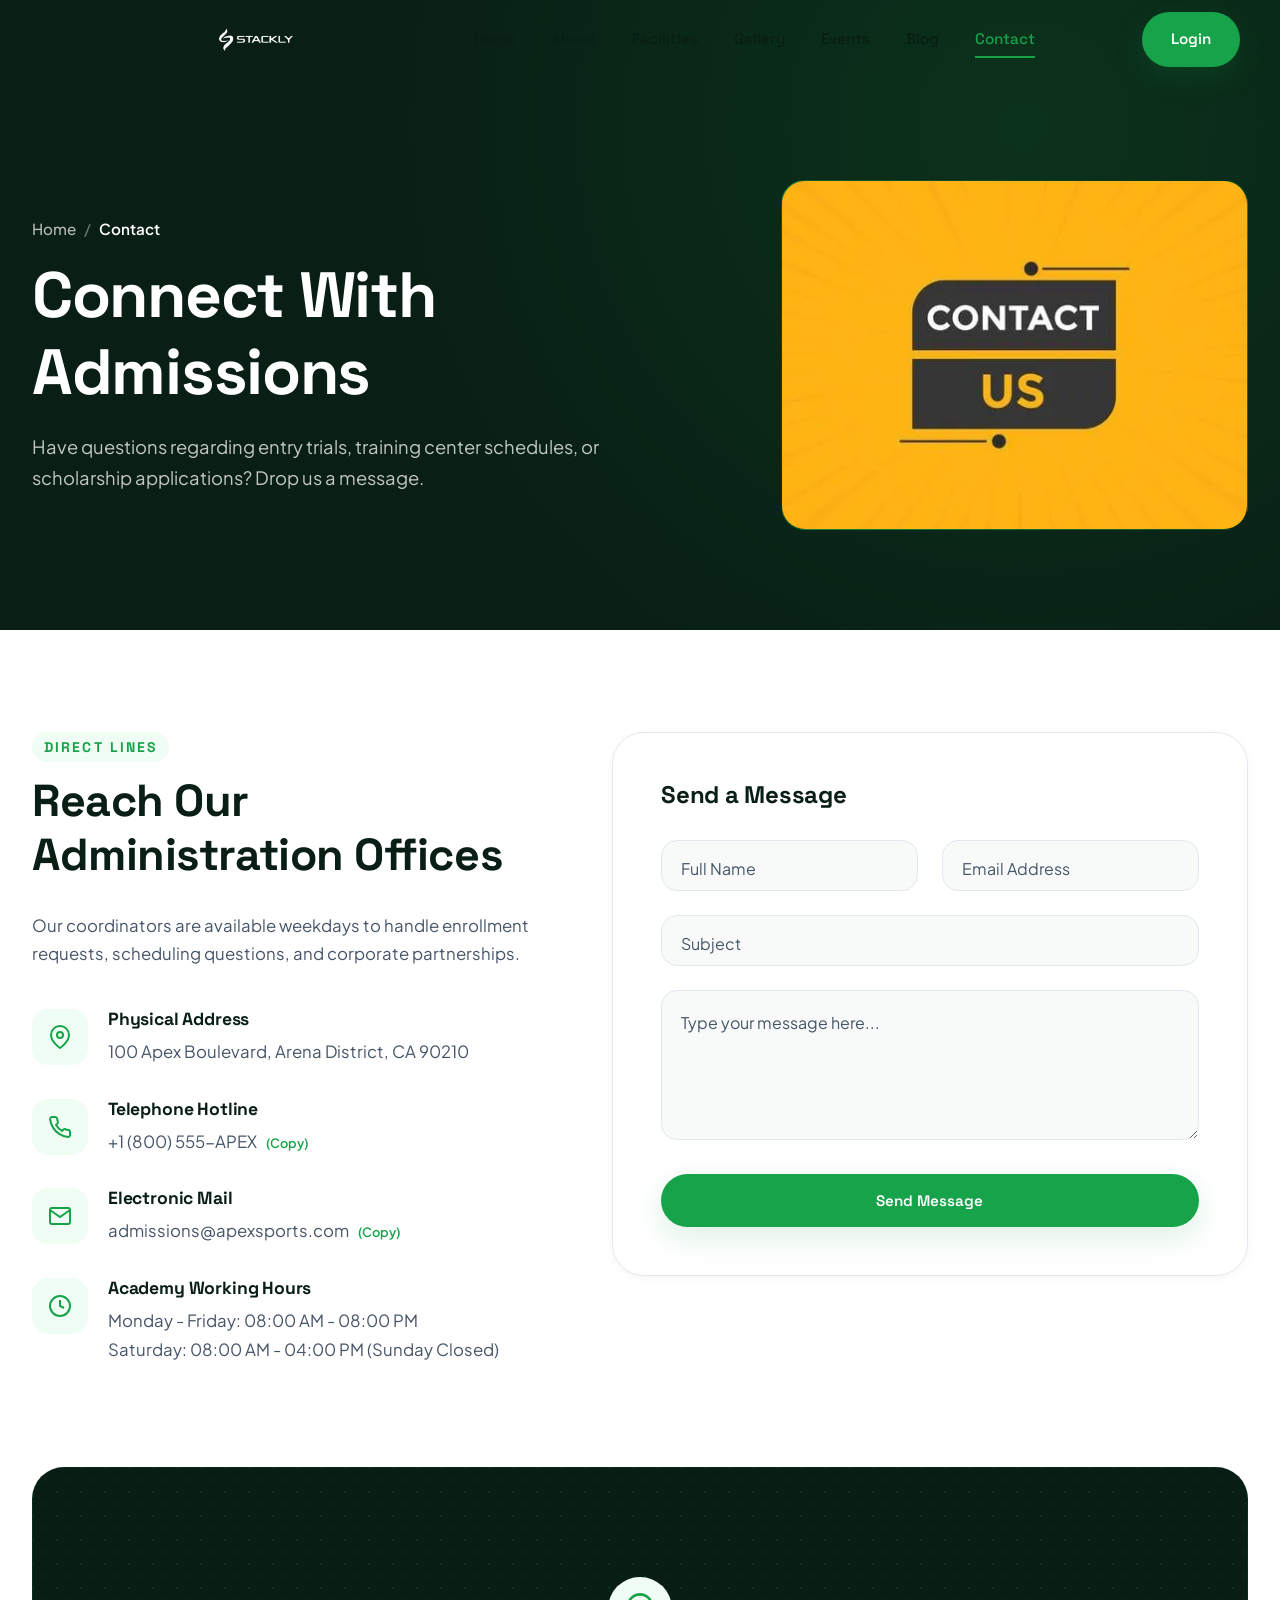
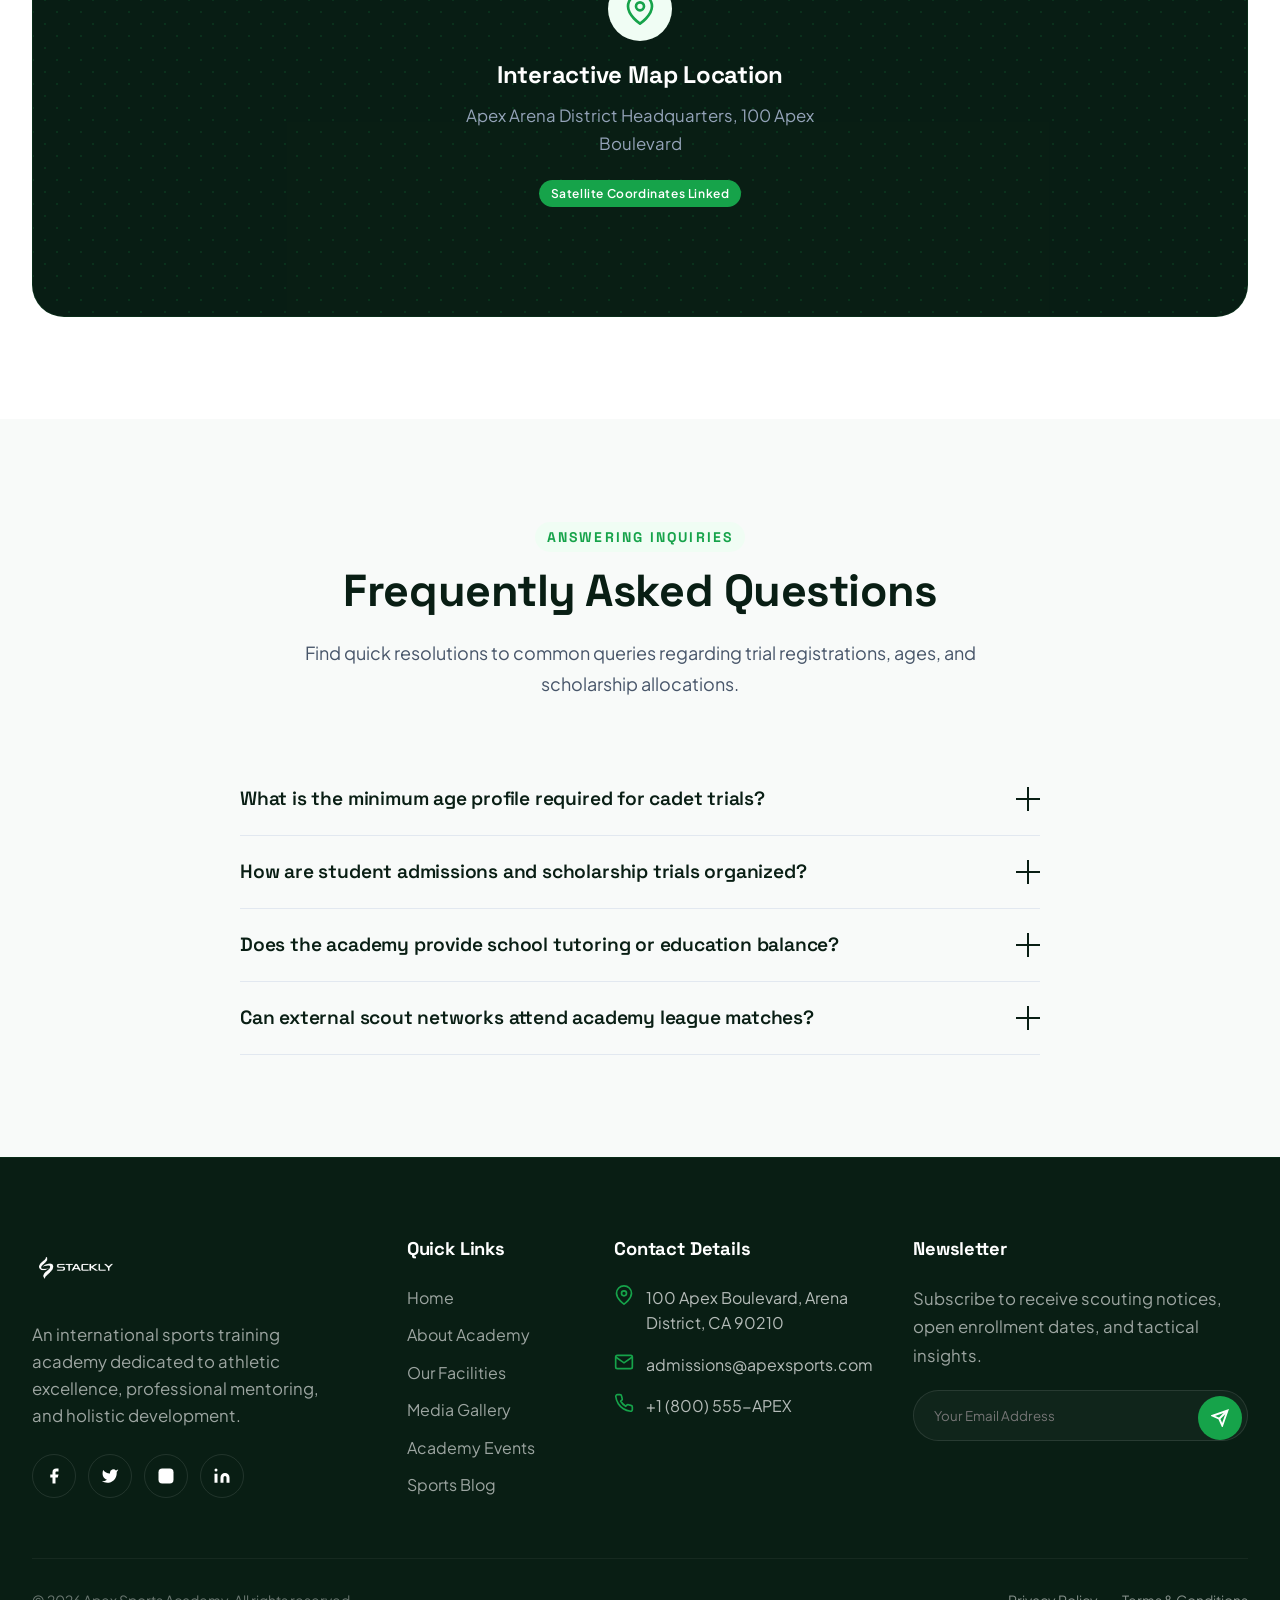
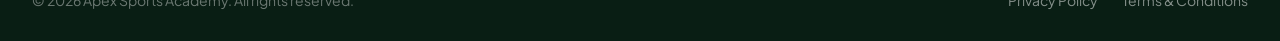
==== contact.html @ f3dc6367 "first commit" ====
<!DOCTYPE html>
<html lang="en">

<head>
  <meta charset="UTF-8">
  <meta name="viewport" content="width=device-width, initial-scale=1.0">
  <title>Contact </title>
  <meta name="description"
    content="Get in touch with Apex Sports Academy. Send a message to admissions, check training center operational hours, view directions, and read our program FAQs.">

  <!-- CSS Stylesheets -->
  <link rel="stylesheet" href="assets/css/variables.css">
  <link rel="stylesheet" href="assets/css/main.css">
  <link rel="stylesheet" href="assets/css/components.css">
  <link rel="stylesheet" href="assets/css/animations.css">
  <link rel="stylesheet" href="assets/css/pages.css">
</head>

<body>

  <!-- Scroll Progress Indicator -->
  <div class="scroll-progress-container">
    <div class="scroll-progress-bar"></div>
  </div>

  <!-- Custom Page Preloader -->
  <div id="loader-overlay">
    <div class="loader-card">
      <div class="loader-ring-wrapper">
        <div class="loader-glow"></div>
        <div class="loader-circle"></div>
        <img src="assets/logo.webp" alt="Apex Logo" class="loader-logo">
        <div class="particle p1"></div>
        <div class="particle p2"></div>
        <div class="particle p3"></div>
        <div class="particle p4"></div>
      </div>
      <h2 class="loader-title">Sports Academy</h2>
      <div class="loader-text-wrapper">
        <span class="loader-message">Preparing Your Experience</span>
        <span class="loader-dots"><span>.</span><span>.</span><span>.</span></span>
      </div>
    </div>
  </div>

  <!-- Sticky Navbar Header -->
  <header class="main-header">
    <div class="container nav-container">
      <a href="index.html" class="brand-logo">
        <a href="index.html" class="logo-link">
          <img src="assets/logo.webp" alt="IT Logo" class="site-logo">
        </a>
        <nav class="nav-menu">
          <a href="index.html" class="nav-link">Home</a>
          <a href="about.html" class="nav-link">About</a>
          <a href="facilities.html" class="nav-link">Facilities</a>
          <a href="gallery.html" class="nav-link">Gallery</a>
          <a href="events.html" class="nav-link">Events</a>
          <a href="blog.html" class="nav-link">Blog</a>
          <a href="contact.html" class="nav-link active">Contact</a>
        </nav>
        <div class="header-actions">
          <a href="#" class="btn btn-primary login-trigger">Login</a>
          <button class="mobile-nav-toggle" aria-label="Toggle Navigation">
            <span></span>
            <span></span>
            <span></span>
          </button>
        </div>
    </div>
  </header>

  <!-- Mobile Drawer Menu -->
  <div class="mobile-drawer-overlay"></div>
  <div class="mobile-drawer">
    <div class="mobile-drawer-logo-section">
      <a href="index.html" class="mobile-drawer-logo-link">
        <img src="assets/logo2.webp" alt="Sports Academy Logo" class="mobile-drawer-logo">
      </a>
    </div>
    <nav class="mobile-nav-links">
      <a href="index.html" class="mobile-nav-link">
        <svg viewBox="0 0 24 24" width="18" height="18" fill="none" stroke="currentColor" stroke-width="2"
          stroke-linecap="round" stroke-linejoin="round">
          <path d="m3 9 9-7 9 7v11a2 2 0 0 1-2 2H5a2 2 0 0 1-2-2z" />
          <polyline points="9 22 9 12 15 12 15 22" />
        </svg>
        <span>Home</span>
      </a>
      <a href="about.html" class="mobile-nav-link">
        <svg viewBox="0 0 24 24" width="18" height="18" fill="none" stroke="currentColor" stroke-width="2"
          stroke-linecap="round" stroke-linejoin="round">
          <circle cx="12" cy="12" r="10" />
          <path d="M12 16v-4" />
          <path d="M12 8h.01" />
        </svg>
        <span>About</span>
      </a>
      <a href="facilities.html" class="mobile-nav-link">
        <svg viewBox="0 0 24 24" width="18" height="18" fill="none" stroke="currentColor" stroke-width="2"
          stroke-linecap="round" stroke-linejoin="round">
          <rect x="3" y="3" width="18" height="18" rx="2" />
          <path d="M9 3v18" />
          <path d="M15 3v18" />
          <path d="M3 9h18" />
          <path d="M3 15h18" />
        </svg>
        <span>Facilities</span>
      </a>
      <a href="gallery.html" class="mobile-nav-link">
        <svg viewBox="0 0 24 24" width="18" height="18" fill="none" stroke="currentColor" stroke-width="2"
          stroke-linecap="round" stroke-linejoin="round">
          <rect x="3" y="3" width="18" height="18" rx="2" ry="2" />
          <circle cx="9" cy="9" r="2" />
          <path d="m21 15-3.086-3.086a2 2 0 0 0-2.828 0L6 21" />
        </svg>
        <span>Gallery</span>
      </a>
      <a href="events.html" class="mobile-nav-link">
        <svg viewBox="0 0 24 24" width="18" height="18" fill="none" stroke="currentColor" stroke-width="2"
          stroke-linecap="round" stroke-linejoin="round">
          <rect x="3" y="4" width="18" height="18" rx="2" ry="2" />
          <line x1="16" y1="2" x2="16" y2="6" />
          <line x1="8" y1="2" x2="8" y2="6" />
          <line x1="3" y1="10" x2="21" y2="10" />
        </svg>
        <span>Events</span>
      </a>
      <a href="blog.html" class="mobile-nav-link">
        <svg viewBox="0 0 24 24" width="18" height="18" fill="none" stroke="currentColor" stroke-width="2"
          stroke-linecap="round" stroke-linejoin="round">
          <path d="M4 19.5v-15A2.5 2.5 0 0 1 6.5 2H20v20H6.5a2.5 2.5 0 0 1-2.5-2.5Z" />
          <path d="M6 6h10" />
          <path d="M6 10h10" />
        </svg>
        <span>Blog</span>
      </a>
      <a href="contact.html" class="mobile-nav-link active">
        <svg viewBox="0 0 24 24" width="18" height="18" fill="none" stroke="currentColor" stroke-width="2"
          stroke-linecap="round" stroke-linejoin="round">
          <path
            d="M22 16.92v3a2 2 0 0 1-2.18 2 19.79 19.79 0 0 1-8.63-3.07 19.5 19.5 0 0 1-6-6 19.79 19.79 0 0 1-3.07-8.67A2 2 0 0 1 4.11 2h3a2 2 0 0 1 2 1.72 12.84 12.84 0 0 0 .7 2.81 2 2 0 0 1-.45 2.11L8.09 9.91a16 16 0 0 0 6 6l1.27-1.27a2 2 0 0 1 2.11-.45 12.84 12.84 0 0 0 2.81.7A2 2 0 0 1 22 16.92z" />
        </svg>
        <span>Contact</span>
      </a>
    </nav>
    <div class="mobile-drawer-btn-wrapper">
      <a href="#" class="btn btn-primary login-trigger">Login Portal</a>
    </div>
    <div class="mobile-drawer-contact-info">
      <div class="mobile-drawer-contact-title">📞 Contact Us</div>
      <a href="tel:+919865755478" class="mobile-drawer-contact-link">
        <svg viewBox="0 0 24 24" width="14" height="14" fill="none" stroke="currentColor" stroke-width="2.5"
          stroke-linecap="round" stroke-linejoin="round">
          <path
            d="M22 16.92v3a2 2 0 0 1-2.18 2 19.79 19.79 0 0 1-8.63-3.07 19.5 19.5 0 0 1-6-6 19.79 19.79 0 0 1-3.07-8.67A2 2 0 0 1 4.11 2h3a2 2 0 0 1 2 1.72 12.84 12.84 0 0 0 .7 2.81 2 2 0 0 1-.45 2.11L8.09 9.91a16 16 0 0 0 6 6l1.27-1.27a2 2 0 0 1 2.11-.45 12.84 12.84 0 0 0 2.81.7A2 2 0 0 1 22 16.92z" />
        </svg>
        <span>+91 98657-55478</span>
      </a>
    </div>
  </div>

  <main class="page-transitioning">
    <!-- Page Hero Section -->
    <section class="page-hero">
      <div class="container">
        <div class="page-hero-grid">
          <div class="page-hero-content reveal fade-right">
            <nav class="breadcrumb-nav">
              <a href="index.html">Home</a>
              <span class="separator">/</span>
              <span class="current">Contact</span>
            </nav>
            <h1 class="page-hero-title">Connect With Admissions</h1>
            <p class="page-hero-desc">Have questions regarding entry trials, training center schedules, or scholarship
              applications? Drop us a message.</p>
          </div>
          <div class="page-hero-visual reveal fade-left delay-2">
            <!-- Reusing CTA Image Placeholder -->
            <div class="img-placeholder cta-placeholder">
              <img src="assets/contact.webp" alt="Apex Operations Headquarters" loading="eager">
            </div>
          </div>
        </div>
      </div>
    </section>

    <!-- Contact Details & Form Section -->
    <section class="contact-details-section">
      <div class="container">
        <div class="contact-grid">

          <!-- Contact Left: Information Details -->
          <div class="contact-info reveal fade-right">
            <span class="section-tag">Direct Lines</span>
            <h2 style="margin-bottom: 30px;">Reach Our Administration Offices</h2>
            <p style="margin-bottom: 40px;">Our coordinators are available weekdays to handle enrollment requests,
              scheduling questions, and corporate partnerships.</p>

            <div class="contact-info-list">
              <!-- Item 1: Address -->
              <div class="contact-info-card">
                <div class="contact-info-icon">
                  <svg viewBox="0 0 24 24">
                    <path d="M21 10c0 7-9 13-9 13s-9-6-9-13a9 9 0 0 1 18 0z" />
                    <circle cx="12" cy="10" r="3" />
                  </svg>
                </div>
                <div>
                  <h3 class="contact-info-title">Physical Address</h3>
                  <p class="contact-info-value">100 Apex Boulevard, Arena District, CA 90210</p>
                </div>
              </div>

              <!-- Item 2: Phone -->
              <div class="contact-info-card" style="cursor: pointer;"
                onclick="navigator.clipboard.writeText('+18005552739'); alert('Phone number copied!');">
                <div class="contact-info-icon">
                  <svg viewBox="0 0 24 24">
                    <path
                      d="M22 16.92v3a2 2 0 0 1-2.18 2 19.79 19.79 0 0 1-8.63-3.07 19.5 19.5 0 0 1-6-6 19.79 19.79 0 0 1-3.07-8.67A2 2 0 0 1 4.11 2h3a2 2 0 0 1 2 1.72 12.84 12.84 0 0 0 .7 2.81 2 2 0 0 1-.45 2.11L8.09 9.91a16 16 0 0 0 6 6l1.27-1.27a2 2 0 0 1 2.11-.45 12.84 12.84 0 0 0 2.81.7A2 2 0 0 1 22 16.92z" />
                  </svg>
                </div>
                <div>
                  <h3 class="contact-info-title">Telephone Hotline</h3>
                  <p class="contact-info-value">+1 (800) 555-APEX <span
                      style="font-size: 0.8rem; color: var(--color-sports-green); font-weight:600; margin-left: 6px;">(Copy)</span>
                  </p>
                </div>
              </div>

              <!-- Item 3: Email -->
              <div class="contact-info-card" style="cursor: pointer;"
                onclick="navigator.clipboard.writeText('admissions@apexsports.com'); alert('Admissions email copied!');">
                <div class="contact-info-icon">
                  <svg viewBox="0 0 24 24">
                    <path d="M4 4h16c1.1 0 2 .9 2 2v12c0 1.1-.9 2-2 2H4c-1.1 0-2-.9-2-2V6c0-1.1.9-2 2-2z" />
                    <polyline points="22,6 12,13 2,6" />
                  </svg>
                </div>
                <div>
                  <h3 class="contact-info-title">Electronic Mail</h3>
                  <p class="contact-info-value">admissions@apexsports.com <span
                      style="font-size: 0.8rem; color: var(--color-sports-green); font-weight:600; margin-left: 6px;">(Copy)</span>
                  </p>
                </div>
              </div>

              <!-- Item 4: Working Hours -->
              <div class="contact-info-card">
                <div class="contact-info-icon">
                  <svg viewBox="0 0 24 24">
                    <circle cx="12" cy="12" r="10" />
                    <polyline points="12 6 12 12 16 14" />
                  </svg>
                </div>
                <div>
                  <h3 class="contact-info-title">Academy Working Hours</h3>
                  <p class="contact-info-value">Monday - Friday: 08:00 AM - 08:00 PM<br>Saturday: 08:00 AM - 04:00 PM
                    (Sunday Closed)</p>
                </div>
              </div>
            </div>
          </div>

          <!-- Contact Right: Message Form -->
          <div class="contact-form-side reveal fade-left delay-2">
            <div class="contact-form-wrapper">
              <h3 class="contact-form-title">Send a Message</h3>
              <form id="contact-form" novalidate>
                <div class="form-row-2">
                  <div class="input-group">
                    <input type="text" id="contact-name" class="floating-input" placeholder=" " required>
                    <label for="contact-name" class="floating-label">Full Name</label>
                  </div>
                  <div class="input-group">
                    <input type="email" id="contact-email" class="floating-input" placeholder=" " required
                      autocomplete="email">
                    <label for="contact-email" class="floating-label">Email Address</label>
                  </div>
                </div>
                <div class="input-group">
                  <input type="text" id="contact-subject" class="floating-input" placeholder=" " required>
                  <label for="contact-subject" class="floating-label">Subject</label>
                </div>
                <div class="input-group textarea-group">
                  <textarea id="contact-message" class="floating-input" placeholder=" " required></textarea>
                  <label for="contact-message" class="floating-label">Type your message here...</label>
                </div>
                <button type="submit" class="btn btn-primary" style="width: 100%; padding: 16px;">Send Message</button>
              </form>
            </div>
          </div>
        </div>
      </div>
    </section>

    <!-- Google Map Placement Placeholder -->
    <section class="map-section" style="padding-top: 0;">
      <div class="container">
        <div class="map-placeholder-box reveal zoom-reveal">
          <div class="map-grid-pattern"></div>
          <div style="position: relative; z-index: 2;">
            <div class="sport-icon-box"
              style="margin-left: auto; margin-right: auto; width: 64px; height: 64px; background-color: var(--color-sports-green-tint);">
              <svg viewBox="0 0 24 24" stroke="var(--color-sports-green)" stroke-width="2" fill="none">
                <path d="M21 10c0 7-9 13-9 13s-9-6-9-13a9 9 0 0 1 18 0z" />
                <circle cx="12" cy="10" r="3" />
              </svg>
            </div>
            <h3 style="font-size: 1.5rem; color: var(--color-white); margin-bottom: 12px;">Interactive Map Location</h3>
            <p
              style="color: var(--color-text-muted); max-width: 420px; margin-left: auto; margin-right: auto; margin-bottom: 20px;">
              Apex Arena District Headquarters, 100 Apex Boulevard</p>
            <div class="placeholder-dimensions"
              style="background-color: var(--color-sports-green); color: var(--color-white);">Satellite Coordinates
              Linked</div>
          </div>
        </div>
      </div>
    </section>

    <!-- FAQ Accordions Section -->
    <section class="faq-section" style="background-color: var(--color-gray-light);">
      <div class="container">
        <div class="section-header center reveal fade-up">
          <span class="section-tag">Answering Inquiries</span>
          <h2 class="section-title">Frequently Asked Questions</h2>
          <p class="section-desc">Find quick resolutions to common queries regarding trial registrations, ages, and
            scholarship allocations.</p>
        </div>

        <div class="faq-container reveal fade-up">
          <!-- FAQ 1 -->
          <div class="faq-item">
            <div class="faq-header">
              <h3 class="faq-question">What is the minimum age profile required for cadet trials?</h3>
              <div class="faq-icon-box"></div>
            </div>
            <div class="faq-body">
              <div class="faq-content">
                <p>We accept athletes starting at age 6 for our fundamental motor skills and basic co-ordination
                  classes. Competitive tournament and elite pathway divisions are structured for cadets aged 14 to 21.
                </p>
              </div>
            </div>
          </div>

          <!-- FAQ 2 -->
          <div class="faq-item">
            <div class="faq-header">
              <h3 class="faq-question">How are student admissions and scholarship trials organized?</h3>
              <div class="faq-icon-box"></div>
            </div>
            <div class="faq-body">
              <div class="faq-content">
                <p>Trials run quarterly at our Arena District complex. Candidates are evaluated on structural velocity,
                  joint coordination, strategic decision-making, and discipline. Top percentile candidates are
                  recommended for scholarship adjustments.</p>
              </div>
            </div>
          </div>

          <!-- FAQ 3 -->
          <div class="faq-item">
            <div class="faq-header">
              <h3 class="faq-question">Does the academy provide school tutoring or education balance?</h3>
              <div class="faq-icon-box"></div>
            </div>
            <div class="faq-body">
              <div class="faq-content">
                <p>Yes. Our elite pathway cadet program integrates study hours, academic counseling, and tutoring
                  modules directly alongside athletic training schedules to maintain optimal school performance.</p>
              </div>
            </div>
          </div>

          <!-- FAQ 4 -->
          <div class="faq-item">
            <div class="faq-header">
              <h3 class="faq-question">Can external scout networks attend academy league matches?</h3>
              <div class="faq-icon-box"></div>
            </div>
            <div class="faq-body">
              <div class="faq-content">
                <p>Yes. Registered scout agencies can obtain season schedules, game video reels, and player diagnostic
                  booklets from our athletic records office. Reach out via email to register your credentials.</p>
              </div>
            </div>
          </div>
        </div>
      </div>
    </section>
  </main>

  <!-- Global Footer -->
  <footer class="main-footer">
    <div class="container">
      <div class="footer-top">
        <div class="footer-brand">
          <a href="index.html" class="brand-logo">
            <img src="assets/logo.webp" alt="IT Logo" class="site-logo">
          </a>
          <p>An international sports training academy dedicated to athletic excellence, professional mentoring, and
            holistic development.</p>
          <div class="social-links">
            <a href="#" class="social-icon" aria-label="Facebook">
              <svg viewBox="0 0 24 24">
                <path d="M18 2h-3a5 5 0 0 0-5 5v3H7v4h3v8h4v-8h3l1-4h-4V7a1 1 0 0 1 1-1h3z" />
              </svg>
            </a>
            <a href="#" class="social-icon" aria-label="Twitter">
              <svg viewBox="0 0 24 24">
                <path
                  d="M23 3a10.9 10.9 0 0 1-3.14 1.53 4.48 4.48 0 0 0-7.86 3v1A10.66 10.66 0 0 1 3 4s-4 9 5 13a11.64 11.64 0 0 1-7 2c9 5 20 0 20-11.5a4.5 4.5 0 0 0-.08-.83A7.72 7.72 0 0 0 23 3z" />
              </svg>
            </a>
            <a href="#" class="social-icon" aria-label="Instagram">
              <svg viewBox="0 0 24 24">
                <rect x="2" y="2" width="20" height="20" rx="5" ry="5" />
                <path d="M16 11.37A4 4 0 1 1 12.63 8 4 4 0 0 1 16 11.37z" />
                <line x1="17.5" y1="6.5" x2="17.51" y2="6.5" />
              </svg>
            </a>
            <a href="#" class="social-icon" aria-label="LinkedIn">
              <svg viewBox="0 0 24 24">
                <path d="M16 8a6 6 0 0 1 6 6v7h-4v-7a2 2 0 0 0-2-2 2 2 0 0 0-2 2v7h-4v-7a6 6 0 0 1 6-6z" />
                <rect x="2" y="9" width="4" height="12" />
                <circle cx="4" cy="4" r="2" />
              </svg>
            </a>
          </div>
        </div>
        <div>
          <h3 class="footer-title">Quick Links</h3>
          <ul class="footer-links">
            <li><a href="index.html" class="footer-link">Home</a></li>
            <li><a href="about.html" class="footer-link">About Academy</a></li>
            <li><a href="facilities.html" class="footer-link">Our Facilities</a></li>
            <li><a href="gallery.html" class="footer-link">Media Gallery</a></li>
            <li><a href="events.html" class="footer-link">Academy Events</a></li>
            <li><a href="blog.html" class="footer-link">Sports Blog</a></li>
          </ul>
        </div>
        <div>
          <h3 class="footer-title">Contact Details</h3>
          <ul class="footer-contact-list">
            <li class="footer-contact-item">
              <svg viewBox="0 0 24 24">
                <path d="M21 10c0 7-9 13-9 13s-9-6-9-13a9 9 0 0 1 18 0z" />
                <circle cx="12" cy="10" r="3" />
              </svg>
              <span>100 Apex Boulevard, Arena District, CA 90210</span>
            </li>
            <li class="footer-contact-item">
              <svg viewBox="0 0 24 24">
                <path d="M4 4h16c1.1 0 2 .9 2 2v12c0 1.1-.9 2-2 2H4c-1.1 0-2-.9-2-2V6c0-1.1.9-2 2-2z" />
                <polyline points="22,6 12,13 2,6" />
              </svg>
              <span>admissions@apexsports.com</span>
            </li>
            <li class="footer-contact-item">
              <svg viewBox="0 0 24 24">
                <path
                  d="M22 16.92v3a2 2 0 0 1-2.18 2 19.79 19.79 0 0 1-8.63-3.07 19.5 19.5 0 0 1-6-6 19.79 19.79 0 0 1-3.07-8.67A2 2 0 0 1 4.11 2h3a2 2 0 0 1 2 1.72 12.84 12.84 0 0 0 .7 2.81 2 2 0 0 1-.45 2.11L8.09 9.91a16 16 0 0 0 6 6l1.27-1.27a2 2 0 0 1 2.11-.45 12.84 12.84 0 0 0 2.81.7A2 2 0 0 1 22 16.92z" />
              </svg>
              <span>+1 (800) 555-APEX</span>
            </li>
          </ul>
        </div>
        <div class="footer-newsletter">
          <h3 class="footer-title">Newsletter</h3>
          <p>Subscribe to receive scouting notices, open enrollment dates, and tactical insights.</p>
          <form class="newsletter-form"
            onsubmit="event.preventDefault(); alert('Subscribed successfully!'); this.reset();">
            <input type="email" placeholder="Your Email Address" class="newsletter-input" required
              aria-label="Email Address">
            <button type="submit" class="newsletter-btn" aria-label="Subscribe">
              <svg viewBox="0 0 24 24">
                <line x1="22" y1="2" x2="11" y2="13" />
                <polygon points="22 2 15 22 11 13 2 9 22 2" />
              </svg>
            </button>
          </form>
        </div>
      </div>
      <div class="footer-bottom">
        <span class="copyright">&copy; <span id="copyright-year">2026</span> Apex Sports Academy. All rights
          reserved.</span>
        <div class="footer-bottom-links">
          <a href="#" class="footer-bottom-link">Privacy Policy</a>
          <a href="#" class="footer-bottom-link">Terms &amp; Conditions</a>
        </div>
      </div>
    </div>
  </footer>

  <!-- Login Modal Dialog Overlay -->
  <div class="modal-overlay">
    <div class="modal-wrapper">
      <button class="modal-close-btn" aria-label="Close Portal Modal">
        <svg viewBox="0 0 24 24">
          <line x1="18" y1="6" x2="6" y2="18" />
          <line x1="6" y1="6" x2="18" y2="18" />
        </svg>
      </button>
      <div class="modal-form-content">
        <div class="modal-header">
          <h3 class="modal-title">Apex Sports Portal</h3>
          <p class="modal-subtitle">Select your account profile and enter your credentials</p>
        </div>
        <form id="login-form" novalidate>
          <div class="select-wrapper">
            <label class="select-label" for="login-role">Login As</label>
            <select class="custom-select" id="login-role">
              <option value="Player">Player Login</option>
              <option value="Admin">Admin Login</option>
            </select>
          </div>
          <div class="input-group">
            <input type="email" id="modal-email" class="floating-input" placeholder=" " required autocomplete="email">
            <label for="modal-email" class="floating-label">Email Address</label>
          </div>
          <div class="input-group">
            <input type="password" id="modal-password" class="floating-input" placeholder=" " required
              autocomplete="current-password">
            <label for="modal-password" class="floating-label">Password</label>
          </div>
          <div class="input-group">
            <input type="password" id="modal-confirm-password" class="floating-input" placeholder=" " required
              autocomplete="new-password">
            <label for="modal-confirm-password" class="floating-label">Confirm Password</label>
          </div>
          <div class="form-options">
            <label class="checkbox-label">
              <input type="checkbox" id="modal-remember">
              <span>Remember Me</span>
            </label>
            <a href="#" class="forgot-link">Forgot Password?</a>
          </div>
          <button type="submit" class="btn btn-primary modal-submit-btn">Login</button>
          <div class="modal-divider">OR</div>
          <p class="modal-footer-text">Don't have an account? <a href="#">Create Account</a></p>
        </form>
      </div>
    </div>
  </div>

  <!-- Back to Top Button -->
  <button class="back-to-top" aria-label="Scroll Back To Top">
    <svg viewBox="0 0 24 24">
      <polyline points="18 15 12 9 6 15" />
    </svg>
  </button>

  <!-- JavaScript Modules -->
  <script src="assets/js/main.js"></script>
  <script src="assets/js/modal.js"></script>
  <script src="assets/js/animations.js"></script>
  <script src="assets/js/carousel.js"></script>

  <!-- Inline Accordion and Contact Form Submit Validator Script -->
  <script>
    document.addEventListener('DOMContentLoaded', () => {
      // 1. FAQ Accordion Click Handlers
      const faqHeaders = document.querySelectorAll('.faq-header');

      faqHeaders.forEach(header => {
        header.addEventListener('click', () => {
          const item = header.closest('.faq-item');
          const body = item.querySelector('.faq-body');
          const isActive = item.classList.contains('active');

          // Close other opened FAQs
          document.querySelectorAll('.faq-item').forEach(other => {
            other.classList.remove('active');
            other.querySelector('.faq-body').style.maxHeight = null;
          });

          if (!isActive) {
            item.classList.add('active');
            body.style.maxHeight = body.scrollHeight + 'px';
          }
        });
      });

      // 2. Contact Message Form client-side intercept
      const cForm = document.getElementById('contact-form');
      const cName = document.getElementById('contact-name');
      const cEmail = document.getElementById('contact-email');
      const cSubject = document.getElementById('contact-subject');
      const cMessage = document.getElementById('contact-message');

      function showFieldErr(element, msg) {
        const parent = element.closest('.input-group');
        if (!parent) return;
        parent.classList.add('error');
        let err = parent.querySelector('.error-message');
        if (!err) {
          err = document.createElement('span');
          err.className = 'error-message';
          parent.appendChild(err);
        }
        err.textContent = msg;
      }

      function clearFieldErr(element) {
        const parent = element.closest('.input-group');
        if (!parent) return;
        parent.classList.remove('error');
        const err = parent.querySelector('.error-message');
        if (err) parent.removeChild(err);
      }

      [cName, cEmail, cSubject, cMessage].forEach(input => {
        if (input) {
          input.addEventListener('input', () => clearFieldErr(input));
        }
      });

      if (cForm) {
        cForm.addEventListener('submit', (e) => {
          e.preventDefault();
          let formValid = true;

          if (!cName.value.trim()) {
            showFieldErr(cName, 'Full name is required');
            formValid = false;
          }
          if (!cEmail.value.trim()) {
            showFieldErr(cEmail, 'Email address is required');
            formValid = false;
          } else if (!/^[^\s@]+@[^\s@]+\.[^\s@]+$/.test(cEmail.value.trim())) {
            showFieldErr(cEmail, 'Please enter a valid email');
            formValid = false;
          }
          if (!cSubject.value.trim()) {
            showFieldErr(cSubject, 'Subject is required');
            formValid = false;
          }
          if (!cMessage.value.trim()) {
            showFieldErr(cMessage, 'Please type a brief message');
            formValid = false;
          }

          if (formValid) {
            const side = document.querySelector('.contact-form-side');
            const wrapper = document.querySelector('.contact-form-wrapper');

            wrapper.innerHTML = `
              <div class="reveal fade-up active" style="text-align: center; padding: 40px 0;">
                <div class="flex-center" style="margin-bottom: 24px;">
                  <div style="width: 72px; height: 72px; border-radius: 50%; background-color: var(--color-sports-green-tint); display: flex; align-items: center; justify-content: center; color: var(--color-sports-green);">
                    <svg width="36" height="36" viewBox="0 0 24 24" fill="none" stroke="currentColor" stroke-width="3" stroke-linecap="round" stroke-linejoin="round">
                      <polyline points="20 6 9 17 4 12"></polyline>
                    </svg>
                  </div>
                </div>
                <h3 style="font-size: 1.5rem; margin-bottom: 12px; color: var(--color-dark-slate);">Message Sent!</h3>
                <p style="color: var(--color-text-secondary); line-height: 1.6; margin-bottom: 0;">Thank you, <strong>${cName.value.trim()}</strong>. Admissions counselors have received your inquiry.<br>We will respond to you via email within 24 business hours.</p>
              </div>
            `;
          }
        });
      }
    });
  </script>
</body>

</html>
---- assets/css/variables.css ----
/* ==========================================================================
   DESIGN SYSTEM VARIABLE DEFINITIONS (variables.css)
   ========================================================================== */

@import url('https://fonts.googleapis.com/css2?family=Plus+Jakarta+Sans:wght@300;400;500;600;700&family=Space+Grotesk:wght@400;500;600;700&display=swap');

:root {
  /* Brand Color Palette */
  --color-white: #ffffff;
  --color-sports-green: #16a34a;
  --color-sports-green-hover: #15803d;
  --color-sports-green-light: #22c55e;
  --color-sports-green-tint: #f0fdf4;
  --color-sports-green-alpha-10: rgba(22, 163, 74, 0.1);
  --color-sports-green-alpha-20: rgba(22, 163, 74, 0.2);
  --color-dark-slate: #091e14;
  --color-dark-slate-hover: #06150e;
  --color-dark-slate-alpha-5: rgba(9, 30, 20, 0.05);
  --color-dark-slate-alpha-50: rgba(9, 30, 20, 0.5);
  --color-gray-light: #f8faf9;
  --color-gray-border: #e2e8f0;
  --color-text-primary: #091e14;
  --color-text-secondary: #475569;
  --color-text-muted: #94a3b8;

  /* Typography */
  --font-family-headings: 'Space Grotesk', -apple-system, BlinkMacSystemFont, 'Segoe UI', Roboto, sans-serif;
  --font-family-body: 'Plus Jakarta Sans', -apple-system, BlinkMacSystemFont, 'Segoe UI', Roboto, sans-serif;

  /* Border Radius */
  --radius-sm: 8px;
  --radius-md: 16px;
  --radius-lg: 24px;
  --radius-xl: 32px;
  --radius-full: 9999px;

  /* Box Shadows (Soft, Premium, Non-glassmorphism) */
  --shadow-sm: 0 2px 8px rgba(9, 30, 20, 0.04);
  --shadow-md: 0 10px 30px rgba(9, 30, 20, 0.06);
  --shadow-lg: 0 20px 50px rgba(9, 30, 20, 0.09);
  --shadow-green: 0 10px 30px rgba(22, 163, 74, 0.15);

  /* Transitions (Apple-inspired easing curves) */
  --transition-fast: 0.25s cubic-bezier(0.25, 1, 0.5, 1);
  --transition-standard: 0.5s cubic-bezier(0.16, 1, 0.3, 1);
  --transition-slow: 0.8s cubic-bezier(0.16, 1, 0.3, 1);

  /* Container */
  --container-max-width: 1320px;
}
---- assets/css/main.css ----
/* ==========================================================================
   GLOBAL STYLES & LAYOUT SYSTEM (main.css)
   ========================================================================== */

@import url('variables.css');

/* CSS Reset & Core Styling */
*,
*::before,
*::after {
  margin: 0;
  padding: 0;
  box-sizing: border-box;
}

html {
  font-size: 16px;
  scroll-behavior: smooth;
  -webkit-tap-highlight-color: transparent;
}

body {
  font-family: var(--font-family-body);
  color: var(--color-text-primary);
  background-color: var(--color-white);
  line-height: 1.6;
  font-weight: 400;
  overflow-x: hidden;
  -webkit-font-smoothing: antialiased;
  -moz-osx-font-smoothing: grayscale;
}

/* Custom Scrollbar */
::-webkit-scrollbar {
  width: 8px;
}

::-webkit-scrollbar-track {
  background: var(--color-gray-light);
}

::-webkit-scrollbar-thumb {
  background: var(--color-sports-green-alpha-20);
  border-radius: var(--radius-full);
  border: 2px solid var(--color-gray-light);
  transition: var(--transition-fast);
}

::-webkit-scrollbar-thumb:hover {
  background: var(--color-sports-green);
}

/* Base Typography */
h1,
h2,
h3,
h4,
h5,
h6 {
  font-family: var(--font-family-headings);
  font-weight: 700;
  line-height: 1.2;
  color: var(--color-dark-slate);
}

h1 {
  font-size: clamp(2.5rem, 5vw, 4.5rem);
  letter-spacing: -0.02em;
}

h2 {
  font-size: clamp(2rem, 3.5vw, 3rem);
  letter-spacing: -0.01em;
}

h3 {
  font-size: clamp(1.5rem, 2.5vw, 2rem);
  letter-spacing: -0.01em;
}

h4 {
  font-size: clamp(1.25rem, 1.8vw, 1.5rem);
}

p {
  color: var(--color-text-secondary);
  font-size: 1.05rem;
  line-height: 1.7;
}

a {
  color: inherit;
  text-decoration: none;
  transition: var(--transition-fast);
}

img {
  max-width: 100%;
  height: auto;
  display: block;
}

ul,
ol {
  list-style: none;
}

/* Standard Section Layout */
section {
  padding: clamp(60px, 8vw, 120px) 0;
  position: relative;
  overflow: hidden;
}

/* Structure Containers */
.container {
  width: 100%;
  max-width: var(--container-max-width);
  margin-left: auto;
  margin-right: auto;
  padding-left: clamp(16px, 4vw, 32px);
  padding-right: clamp(16px, 4vw, 32px);
}

/* Grids & Alignment Utilities */
.grid {
  display: grid;
  gap: 32px;
}

.grid-2 {
  grid-template-columns: repeat(auto-fit, minmax(300px, 1fr));
}

.grid-3 {
  grid-template-columns: repeat(auto-fit, minmax(280px, 1fr));
}

.grid-4 {
  grid-template-columns: repeat(auto-fit, minmax(240px, 1fr));
}

.flex-center {
  display: flex;
  align-items: center;
  justify-content: center;
}

.flex-between {
  display: flex;
  align-items: center;
  justify-content: space-between;
}

/* Section Header Typography Components */
.section-header {
  max-width: 700px;
  margin-bottom: clamp(40px, 6vw, 64px);
}

.section-header.center {
  margin-left: auto;
  margin-right: auto;
  text-align: center;
}

.section-tag {
  display: inline-block;
  font-family: var(--font-family-headings);
  font-size: 0.875rem;
  font-weight: 700;
  text-transform: uppercase;
  color: var(--color-sports-green);
  letter-spacing: 0.15em;
  margin-bottom: 12px;
  padding: 4px 12px;
  background-color: var(--color-sports-green-tint);
  border-radius: var(--radius-full);
}

.section-title {
  margin-bottom: 20px;
}

.section-desc {
  color: var(--color-text-secondary);
  font-size: 1.125rem;
}

/* Premium Preloader Styling */
#loader-overlay {
  position: fixed;
  top: 0;
  left: 0;
  width: 100%;
  height: 100%;
  background: rgba(255, 255, 255, 0.9);
  backdrop-filter: blur(20px);
  -webkit-backdrop-filter: blur(20px);
  z-index: 99999;
  display: flex;
  justify-content: center;
  align-items: center;
  opacity: 1;
  visibility: visible;
  transition: opacity 0.5s cubic-bezier(0.25, 1, 0.5, 1), visibility 0.5s;
}

#loader-overlay.loaded {
  opacity: 0;
  visibility: hidden;
  pointer-events: none;
}

.loader-card {
  background: rgba(255, 255, 255, 0.85);
  border: 1px solid rgba(22, 163, 74, 0.15);
  border-radius: var(--radius-lg);
  padding: 40px;
  display: flex;
  flex-direction: column;
  align-items: center;
  box-shadow: 0 20px 40px rgba(9, 30, 20, 0.08);
  max-width: 360px;
  width: 90%;
  text-align: center;
}

.loader-ring-wrapper {
  position: relative;
  width: 120px;
  height: 120px;
  margin-bottom: 24px;
  display: flex;
  align-items: center;
  justify-content: center;
}

.loader-logo {
  width: 60px;
  height: auto;
  z-index: 2;
  animation: loaderPulse 2s ease-in-out infinite;
  filter: brightness(0);
}

.loader-circle {
  position: absolute;
  top: 0;
  left: 0;
  width: 100%;
  height: 100%;
  border: 3px solid rgba(22, 163, 74, 0.1);
  border-top: 3px solid var(--color-sports-green);
  border-radius: 50%;
  animation: loaderSpin 1.2s cubic-bezier(0.5, 0.1, 0.5, 0.9) infinite;
  z-index: 1;
}

.loader-glow {
  position: absolute;
  width: 100px;
  height: 100px;
  background: radial-gradient(circle, var(--color-sports-green-alpha-20) 0%, transparent 70%);
  border-radius: 50%;
  z-index: 0;
  animation: loaderGlowPulse 2s ease-in-out infinite;
}

.loader-title {
  font-family: var(--font-family-headings);
  font-size: 1.5rem;
  font-weight: 700;
  color: var(--color-dark-slate);
  margin-bottom: 8px;
  letter-spacing: -0.01em;
}

.loader-text-wrapper {
  display: flex;
  align-items: center;
  justify-content: center;
  gap: 2px;
  color: var(--color-text-secondary);
  font-size: 0.95rem;
  font-weight: 500;
}

.loader-dots span {
  display: inline-block;
  animation: loaderDots 1.4s infinite both;
  font-weight: 700;
}
.loader-dots span:nth-child(2) {
  animation-delay: .2s;
}
.loader-dots span:nth-child(3) {
  animation-delay: .4s;
}

/* Floating Particles */
.particle {
  position: absolute;
  width: 6px;
  height: 6px;
  background: var(--color-sports-green);
  border-radius: 50%;
  opacity: 0.6;
}

.p1 { top: 10px; left: 10px; animation: pFloat1 3s ease-in-out infinite; }
.p2 { top: 20px; right: 15px; animation: pFloat2 2.5s ease-in-out infinite; }
.p3 { bottom: 15px; left: 20px; animation: pFloat3 3.5s ease-in-out infinite; }
.p4 { bottom: 10px; right: 10px; animation: pFloat4 2.8s ease-in-out infinite; }

/* Animations */
@keyframes loaderSpin {
  0% { transform: rotate(0deg); }
  100% { transform: rotate(360deg); }
}

@keyframes loaderPulse {
  0%, 100% { transform: scale(1); }
  50% { transform: scale(1.08); }
}

@keyframes loaderGlowPulse {
  0%, 100% { transform: scale(0.9); opacity: 0.5; }
  50% { transform: scale(1.2); opacity: 0.9; }
}

@keyframes loaderDots {
  0% { opacity: .2; }
  20% { opacity: 1; }
  100% { opacity: .2; }
}

@keyframes pFloat1 {
  0%, 100% { transform: translate(0, 0) scale(1); }
  50% { transform: translate(-10px, -15px) scale(0.6); }
}
@keyframes pFloat2 {
  0%, 100% { transform: translate(0, 0) scale(1); }
  50% { transform: translate(12px, -8px) scale(0.7); }
}
@keyframes pFloat3 {
  0%, 100% { transform: translate(0, 0) scale(1); }
  50% { transform: translate(-8px, 12px) scale(0.8); }
}
@keyframes pFloat4 {
  0%, 100% { transform: translate(0, 0) scale(1); }
  50% { transform: translate(10px, 10px) scale(0.5); }
}

/* Scroll Progress Bar */
.scroll-progress-container {
  position: fixed;
  top: 0;
  left: 0;
  width: 100%;
  height: 4px;
  background: transparent;
  z-index: 10002;
}

.scroll-progress-bar {
  height: 100%;
  width: 0%;
  background: linear-gradient(90deg, var(--color-sports-green-light), var(--color-sports-green));
  transition: width 0.1s ease-out;
}

/* Back to Top Button */
.back-to-top {
  position: fixed;
  bottom: 30px;
  right: 30px;
  width: 50px;
  height: 50px;
  background-color: var(--color-white);
  border: 1px solid var(--color-sports-green-alpha-10);
  border-radius: var(--radius-full);
  cursor: pointer;
  box-shadow: var(--shadow-md);
  z-index: 99;
  opacity: 0;
  visibility: hidden;
  transform: translateY(20px);
  transition: opacity 0.4s var(--transition-standard),
    visibility 0.4s var(--transition-standard),
    transform 0.4s var(--transition-standard),
    background-color 0.3s ease,
    border-color 0.3s ease;
  display: flex;
  align-items: center;
  justify-content: center;
}

.back-to-top.show {
  opacity: 1;
  visibility: visible;
  transform: translateY(0);
}

.back-to-top:hover {
  background-color: var(--color-sports-green-tint);
  border-color: var(--color-sports-green);
}

.back-to-top svg {
  width: 20px;
  height: 20px;
  fill: none;
  stroke: var(--color-sports-green);
  stroke-width: 2.5;
  stroke-linecap: round;
  stroke-linejoin: round;
  transition: transform 0.3s var(--transition-standard);
}

.back-to-top:hover svg {
  transform: translateY(-4px);
}


/* Navbar Height Fix */
.navbar,
header,
.header,
.nav-container {
  height: 80px;
  min-height: 80px;
  padding: 0 40px;
  display: flex;
  align-items: center;
}

/* Logo */
.logo-link {
  display: flex;
  align-items: center;
  height: 100%;
}

.site-logo {
  width: 180px;
  /* தேவையான அளவு */
  height: auto;
  max-height: 60px;
  /* Navbar height-ஐ விட பெரியதாக வராது */
  object-fit: contain;
  display: block;
  transition: filter 0.4s ease;
}

.main-header.scrolled .site-logo {
  filter: brightness(0);
}

/* Mobile */
@media (max-width:768px) {

  .navbar,
  header,
  .header,
  .nav-container {
    height: 70px;
    min-height: 70px;
    padding: 0 20px;
  }

  .site-logo {
    width: 45px;
    max-height: 50px;
  }
}
---- assets/css/components.css ----
/* ==========================================================================
   PREMIUM COMPONENTS SYSTEM (components.css)
   ========================================================================== */

/* Navbar & Header */
.main-header {
  position: fixed;
  top: 0;
  left: 0;
  width: 100%;
  z-index: 1000;
  background-color: transparent;
  border-bottom: 1px solid transparent;
  transition: background-color var(--transition-standard),
    border-color var(--transition-standard),
    backdrop-filter var(--transition-standard),
    padding var(--transition-standard);
  padding: 24px 0;
}

.main-header.scrolled {
  background-color: rgba(255, 255, 255, 0.95);
  backdrop-filter: blur(10px);
  border-color: var(--color-sports-green-alpha-10);
  padding: 14px 0;
  box-shadow: var(--shadow-sm);
}

.nav-container {
  display: flex;
  justify-content: space-between;
  align-items: center;
}

.site-logo {
  width: 220px;
  height: auto;
  display: block;
  object-fit: contain;
}

/* Logo styling */
.brand-logo {
  display: flex;
  align-items: center;
  gap: 10px;
  font-family: var(--font-family-headings);
  font-size: 1.5rem;
  font-weight: 700;
  color: var(--color-dark-slate);
}

.brand-logo svg {
  width: 32px;
  height: 32px;
  fill: var(--color-sports-green);
  transition: transform var(--transition-standard);
}

.brand-logo:hover svg {
  transform: rotate(-15deg) scale(1.1);
}

.brand-logo span {
  color: var(--color-sports-green);
}

/* Nav Menu Links */
.nav-menu {
  display: flex;
  align-items: center;
  gap: 36px;
}

.nav-link {
  font-family: var(--font-family-headings);
  font-size: 0.95rem;
  font-weight: 500;
  color: var(--color-dark-slate);
  position: relative;
  padding: 6px 0;
}

.nav-link::after {
  content: '';
  position: absolute;
  bottom: 0;
  left: 0;
  width: 100%;
  height: 2px;
  background-color: var(--color-sports-green);
  transform: scaleX(0);
  transform-origin: right;
  transition: transform var(--transition-fast);
}

.nav-link:hover::after,
.nav-link.active::after {
  transform: scaleX(1);
  transform-origin: left;
}

.nav-link:hover,
.nav-link.active {
  color: var(--color-sports-green);
}

/* Header Buttons */
.header-actions {
  display: flex;
  align-items: center;
  gap: 16px;
}

/* Buttons System */
.btn {
  display: inline-flex;
  align-items: center;
  justify-content: center;
  font-family: var(--font-family-headings);
  font-size: 0.95rem;
  font-weight: 600;
  padding: 14px 28px;
  border-radius: var(--radius-full);
  border: 1px solid transparent;
  cursor: pointer;
  position: relative;
  overflow: hidden;
  transition: background-color var(--transition-fast),
    color var(--transition-fast),
    border-color var(--transition-fast),
    transform var(--transition-fast),
    box-shadow var(--transition-fast);
  z-index: 1;
}

.btn-primary {
  background-color: var(--color-sports-green);
  color: var(--color-white);
  box-shadow: var(--shadow-green);
}

.btn-primary:hover {
  background-color: var(--color-sports-green-hover);
  transform: translateY(-2px);
  box-shadow: 0 12px 35px rgba(22, 163, 74, 0.25);
}

.btn-secondary {
  background-color: var(--color-white);
  color: var(--color-sports-green);
  border-color: var(--color-sports-green);
}

.btn-secondary:hover {
  background-color: var(--color-sports-green-tint);
  transform: translateY(-2px);
}

.btn-outline-white {
  background-color: transparent;
  color: var(--color-white);
  border-color: rgba(255, 255, 255, 0.3);
}

.btn-outline-white:hover {
  background-color: var(--color-white);
  color: var(--color-sports-green);
  border-color: var(--color-white);
  transform: translateY(-2px);
}

/* Ripple effect container */
.ripple {
  position: absolute;
  border-radius: 50%;
  background: rgba(255, 255, 255, 0.4);
  transform: scale(0);
  animation: ripple-effect 0.6s linear;
  pointer-events: none;
}

@keyframes ripple-effect {
  to {
    transform: scale(4);
    opacity: 0;
  }
}

/* Mobile Nav Toggle Trigger */
.mobile-nav-toggle {
  display: none;
  background: none;
  border: none;
  cursor: pointer;
  position: relative;
  width: 24px;
  height: 18px;
  z-index: 1002;
}

.mobile-nav-toggle span {
  display: block;
  position: absolute;
  height: 2px;
  width: 100%;
  background: var(--color-dark-slate);
  border-radius: 9px;
  opacity: 1;
  left: 0;
  transform: rotate(0deg);
  transition: .25s ease-in-out;
}

.mobile-nav-toggle span:nth-child(1) {
  top: 0px;
}

.mobile-nav-toggle span:nth-child(2) {
  top: 8px;
}

.mobile-nav-toggle span:nth-child(3) {
  top: 16px;
}

.mobile-nav-toggle.open span:nth-child(1) {
  top: 8px;
  transform: rotate(135deg);
}

.mobile-nav-toggle.open span:nth-child(2) {
  opacity: 0;
  left: -60px;
}

.mobile-nav-toggle.open span:nth-child(3) {
  top: 8px;
  transform: rotate(-135deg);
}

/* Mobile Nav Menu Drawer */
.mobile-drawer {
  position: fixed;
  top: 0;
  right: -100%;
  width: min(400px, 100%);
  height: 100vh;
  background-color: var(--color-white);
  z-index: 1001;
  padding: 100px 40px 40px;
  display: flex;
  flex-direction: column;
  box-shadow: var(--shadow-lg);
  transition: right var(--transition-standard);
}

.mobile-drawer.open {
  right: 0;
}

.mobile-drawer-overlay {
  position: fixed;
  top: 0;
  left: 0;
  width: 100%;
  height: 100%;
  background-color: rgba(9, 30, 20, 0.4);
  z-index: 1000;
  opacity: 0;
  visibility: hidden;
  transition: opacity var(--transition-standard), visibility var(--transition-standard);
}

.mobile-drawer-overlay.open {
  opacity: 1;
  visibility: visible;
}

.mobile-nav-links {
  display: flex;
  flex-direction: column;
  gap: 24px;
  margin-bottom: auto;
}

.mobile-nav-link {
  font-family: var(--font-family-headings);
  font-size: 1.5rem;
  font-weight: 600;
  color: var(--color-dark-slate);
}

.mobile-nav-link:hover,
.mobile-nav-link.active {
  color: var(--color-sports-green);
}

.mobile-drawer .btn {
  width: 100%;
}


@media (max-width:991px) {

  .mobile-drawer {
    position: fixed;
    top: 0;
    right: -100%;

    width: 100% !important;
    max-width: 320px !important;

    height: 100vh;

    padding: 12px 16px 16px !important;

    box-sizing: border-box;

    background: #fff;

    display: flex;
    flex-direction: column;

    overflow: hidden;

    border-radius: 0;
  }

  .mobile-drawer-logo-link {

    display: flex;
    justify-content: center;
    align-items: center;

    width: 100%;
    height: 100%;
  }

  .mobile-drawer-logo {

    width: 220px !important;
    max-width: 220px !important;

    height: auto !important;
    max-height: none !important;

    display: block;
    object-fit: contain;
  }

  .mobile-nav-links {

    margin-top: 10px !important;
    gap: 10px !important;
  }

}

.mobile-nav-link {
  font-size: 1.1rem !important;
  font-weight: 600 !important;
  display: flex !important;
  align-items: center !important;
  gap: 12px !important;
  padding: 6px 0 !important;
  color: var(--color-dark-slate) !important;
  transition: color 0.3s ease !important;
  text-decoration: none !important;
  font-family: var(--font-family-base) !important;
}

.mobile-nav-link svg {
  flex-shrink: 0 !important;
  color: var(--color-text-secondary) !important;
  transition: color 0.3s ease !important;
}

.mobile-nav-link.active svg,
.mobile-nav-link:hover svg {
  color: var(--color-sports-green) !important;
}

.mobile-drawer-btn-wrapper {
  margin-top: 12px !important;
  margin-bottom: 16px !important;
  display: flex !important;
  justify-content: center !important;
  width: 100% !important;
}

.mobile-drawer-btn-wrapper .login-trigger {
  width: 90% !important;
  text-align: center !important;
  border-radius: 14px !important;
  padding: 10px 24px !important;
  display: block !important;
}

.mobile-drawer-contact-info {
  border-top: 1px solid var(--color-gray-border) !important;
  padding: 12px 20px !important;
  text-align: center !important;
  background-color: var(--color-white) !important;
  margin-top: auto !important;
  width: 100% !important;
  box-sizing: border-box !important;
}

.mobile-drawer-contact-title {
  font-size: 0.75rem !important;
  font-weight: 700 !important;
  text-transform: uppercase !important;
  letter-spacing: 0.05em !important;
  color: var(--color-text-secondary) !important;
  margin-bottom: 4px !important;
  display: flex !important;
  align-items: center !important;
  justify-content: center !important;
  gap: 6px !important;
}

.mobile-drawer-contact-link {
  display: inline-flex !important;
  align-items: center !important;
  justify-content: center !important;
  gap: 8px !important;
  color: var(--color-sports-green) !important;
  font-weight: 600 !important;
  font-size: 0.9rem !important;
  text-decoration: none !important;
  transition: opacity 0.3s ease !important;
}

.mobile-drawer-contact-link:hover {
  opacity: 0.8 !important;
}

.mobile-drawer-contact-link svg {
  flex-shrink: 0 !important;
  stroke-width: 2.5px !important;
}

/* Footer Section */
.main-footer {
  background-color: var(--color-dark-slate);
  color: rgba(255, 255, 255, 0.7);
  padding: 80px 0 30px;
  border-top: 1px solid rgba(22, 163, 74, 0.1);
  position: relative;
  z-index: 5;
}

.footer-top {
  display: grid;
  grid-template-columns: 2fr 1fr 1fr 2fr;
  gap: 40px;
  margin-bottom: 60px;
}

.footer-brand .brand-logo {
  display: flex;
  align-items: center;
  gap: 12px;
  margin-bottom: 24px;
  text-decoration: none;
  color: var(--color-white);
}

.footer-brand .brand-logo img {
  height: 64px;
  width: auto;
  max-width: 100%;
  object-fit: contain;
  display: block;
  transition: transform var(--transition-fast) cubic-bezier(0.25, 1, 0.5, 1);
}

.footer-brand .brand-logo:hover img {
  transform: scale(1.06);
}

.footer-brand p {
  color: rgba(255, 255, 255, 0.6);
  margin-bottom: 24px;
  max-width: 320px;
  line-height: 1.6;
}

.social-links {
  display: flex;
  gap: 12px;
}

.social-icon {
  width: 44px;
  height: 44px;
  border: 1px solid rgba(255, 255, 255, 0.1);
  border-radius: var(--radius-full);
  display: flex;
  align-items: center;
  justify-content: center;
  color: var(--color-white);
  transition: all var(--transition-fast);
}

.social-icon:hover {
  background-color: var(--color-sports-green);
  border-color: var(--color-sports-green);
  transform: translateY(-3px);
  color: var(--color-white);
}

.social-icon svg {
  width: 18px;
  height: 18px;
  fill: currentColor;
}

.footer-title {
  font-size: 1.15rem;
  color: var(--color-white);
  margin-bottom: 24px;
  position: relative;
}

.footer-links {
  display: flex;
  flex-direction: column;
  gap: 12px;
}

.footer-link {
  color: rgba(255, 255, 255, 0.6);
  transition: var(--transition-fast);
}

.footer-link:hover {
  color: var(--color-sports-green);
  padding-left: 6px;
}

.footer-contact-list {
  display: flex;
  flex-direction: column;
  gap: 16px;
}

.footer-contact-item {
  display: flex;
  gap: 12px;
}

.footer-contact-item svg {
  width: 20px;
  height: 20px;
  stroke: var(--color-sports-green);
  stroke-width: 2;
  fill: none;
  flex-shrink: 0;
}

.footer-newsletter p {
  color: rgba(255, 255, 255, 0.6);
  margin-bottom: 20px;
}

.newsletter-form {
  position: relative;
  display: flex;
}

.newsletter-input {
  width: 100%;
  padding: 16px 60px 16px 20px;
  border-radius: var(--radius-full);
  border: 1px solid rgba(255, 255, 255, 0.1);
  background-color: rgba(255, 255, 255, 0.03);
  color: var(--color-white);
  outline: none;
  font-family: var(--font-family-body);
  transition: var(--transition-fast);
}

.newsletter-input:focus {
  border-color: var(--color-sports-green);
  background-color: rgba(255, 255, 255, 0.05);
}

.newsletter-btn {
  position: absolute;
  right: 6px;
  top: 6px;
  bottom: 6px;
  width: 44px;
  height: 44px;
  border-radius: var(--radius-full);
  background-color: var(--color-sports-green);
  border: none;
  cursor: pointer;
  display: flex;
  align-items: center;
  justify-content: center;
  color: var(--color-white);
  transition: var(--transition-fast);
}

.newsletter-btn:hover {
  background-color: var(--color-sports-green-hover);
}

.newsletter-btn svg {
  width: 18px;
  height: 18px;
  stroke: currentColor;
  stroke-width: 2.5;
  fill: none;
}

.footer-bottom {
  border-top: 1px solid rgba(255, 255, 255, 0.05);
  padding-top: 30px;
  display: flex;
  justify-content: space-between;
  align-items: center;
  flex-wrap: wrap;
  gap: 20px;
}

.footer-bottom-links {
  display: flex;
  gap: 24px;
}

.footer-bottom-link {
  font-size: 0.875rem;
  color: rgba(255, 255, 255, 0.5);
}

.footer-bottom-link:hover {
  color: var(--color-white);
}

.copyright {
  font-size: 0.875rem;
  color: rgba(255, 255, 255, 0.4);
}

/* ==========================================================================
   AUTHENTICATION MODAL DIALOG
   ========================================================================== */
.modal-overlay {
  position: fixed;
  top: 0;
  left: 0;
  width: 100%;
  height: 100%;
  background-color: rgba(9, 30, 20, 0.6);
  backdrop-filter: blur(8px);
  z-index: 10000;
  opacity: 0;
  visibility: hidden;
  display: flex;
  justify-content: center;
  align-items: center;
  transition: opacity 0.5s cubic-bezier(0.16, 1, 0.3, 1),
    visibility 0.5s cubic-bezier(0.16, 1, 0.3, 1);
  padding: 20px;
}

.modal-overlay.open {
  opacity: 1;
  visibility: visible;
}

.modal-wrapper {
  background-color: var(--color-white);
  border-radius: var(--radius-lg);
  width: 100%;
  max-width: 480px;
  padding: 44px;
  box-shadow: var(--shadow-lg);
  border: 1px solid var(--color-sports-green-alpha-10);
  position: relative;
  transform: scale(0.92) translateY(20px);
  opacity: 0;
  transition: transform 0.5s cubic-bezier(0.16, 1, 0.3, 1),
    opacity 0.5s cubic-bezier(0.16, 1, 0.3, 1);
}

.modal-overlay.open .modal-wrapper {
  transform: scale(1) translateY(0);
  opacity: 1;
}

.modal-close-btn {
  position: absolute;
  top: 24px;
  right: 24px;
  background: none;
  border: none;
  cursor: pointer;
  color: var(--color-text-secondary);
  transition: var(--transition-fast);
  width: 32px;
  height: 32px;
  border-radius: var(--radius-full);
  display: flex;
  align-items: center;
  justify-content: center;
  border: 1px solid transparent;
}

.modal-close-btn:hover {
  color: var(--color-sports-green);
  border-color: var(--color-sports-green-alpha-10);
  background-color: var(--color-sports-green-tint);
}

.modal-close-btn svg {
  width: 16px;
  height: 16px;
  stroke: currentColor;
  stroke-width: 2.5;
  fill: none;
}

.modal-header {
  text-align: center;
  margin-bottom: 32px;
}

.modal-title {
  font-size: 1.75rem;
  margin-bottom: 8px;
}

.modal-subtitle {
  font-size: 0.95rem;
  color: var(--color-text-secondary);
}

/* Custom Styled Select Dropdown */
.select-wrapper {
  position: relative;
  margin-bottom: 24px;
}

.select-label {
  font-size: 0.85rem;
  font-weight: 600;
  text-transform: uppercase;
  color: var(--color-sports-green);
  letter-spacing: 0.05em;
  display: block;
  margin-bottom: 8px;
}

.custom-select {
  width: 100%;
  padding: 16px 20px;
  font-family: var(--font-family-body);
  font-size: 1rem;
  color: var(--color-dark-slate);
  background-color: var(--color-gray-light);
  border: 1px solid var(--color-gray-border);
  border-radius: var(--radius-md);
  outline: none;
  appearance: none;
  cursor: pointer;
  transition: var(--transition-fast);
}

.custom-select:focus {
  border-color: var(--color-sports-green);
  background-color: var(--color-white);
  box-shadow: 0 0 0 4px var(--color-sports-green-alpha-10);
}

.select-wrapper::after {
  content: '';
  position: absolute;
  right: 20px;
  bottom: 22px;
  width: 8px;
  height: 8px;
  border-right: 2px solid var(--color-text-secondary);
  border-bottom: 2px solid var(--color-text-secondary);
  transform: rotate(45deg);
  pointer-events: none;
  transition: var(--transition-fast);
}

.select-wrapper:focus-within::after {
  transform: rotate(-135deg);
  bottom: 18px;
  border-color: var(--color-sports-green);
}

/* Animated Floating Inputs */
.input-group {
  position: relative;
  margin-bottom: 24px;
}

.floating-input {
  width: 100%;
  padding: 20px 20px 8px;
  font-family: var(--font-family-body);
  font-size: 1rem;
  color: var(--color-dark-slate);
  background-color: var(--color-gray-light);
  border: 1px solid var(--color-gray-border);
  border-radius: var(--radius-md);
  outline: none;
  transition: var(--transition-fast);
}

.floating-input:focus {
  border-color: var(--color-sports-green);
  background-color: var(--color-white);
  box-shadow: 0 0 0 4px var(--color-sports-green-alpha-10);
}

.floating-label {
  position: absolute;
  top: 16px;
  left: 20px;
  font-size: 1rem;
  color: var(--color-text-secondary);
  pointer-events: none;
  transition: transform var(--transition-fast), font-size var(--transition-fast), color var(--transition-fast);
  transform-origin: left top;
}

/* Float active labels */
.floating-input:focus~.floating-label,
.floating-input:not(:placeholder-shown)~.floating-label {
  transform: translateY(-8px) scale(0.75);
  color: var(--color-sports-green);
  font-weight: 600;
}

/* Extra Form Options */
.form-options {
  display: flex;
  justify-content: space-between;
  align-items: center;
  margin-bottom: 24px;
  font-size: 0.9rem;
}

.checkbox-label {
  display: flex;
  align-items: center;
  gap: 8px;
  cursor: pointer;
  color: var(--color-text-secondary);
}

.checkbox-label input {
  accent-color: var(--color-sports-green);
  width: 16px;
  height: 16px;
  cursor: pointer;
}

.forgot-link {
  color: var(--color-sports-green);
  font-weight: 500;
}

.forgot-link:hover {
  text-decoration: underline;
}

.modal-submit-btn {
  width: 100%;
  padding: 16px;
  font-size: 1rem;
  margin-bottom: 24px;
}

.modal-divider {
  display: flex;
  align-items: center;
  text-align: center;
  color: var(--color-text-muted);
  font-size: 0.85rem;
  text-transform: uppercase;
  letter-spacing: 0.05em;
  margin-bottom: 24px;
}

.modal-divider::before,
.modal-divider::after {
  content: '';
  flex: 1;
  border-bottom: 1px solid var(--color-gray-border);
}

.modal-divider:not(:empty)::before {
  margin-right: 16px;
}

.modal-divider:not(:empty)::after {
  margin-left: 16px;
}

.modal-footer-text {
  text-align: center;
  font-size: 0.95rem;
  color: var(--color-text-secondary);
}

.modal-footer-text a {
  color: var(--color-sports-green);
  font-weight: 600;
}

.modal-footer-text a:hover {
  text-decoration: underline;
}

/* Field Validation Error Styling */
.input-group.error .floating-input {
  border-color: #ef4444;
  box-shadow: 0 0 0 4px rgba(239, 68, 68, 0.1);
}

.input-group.error .floating-label {
  color: #ef4444;
}

.error-message {
  font-size: 0.8rem;
  color: #ef4444;
  margin-top: 4px;
  padding-left: 4px;
  display: block;
}

/* ==========================================================================
   PREMIUM PLACEHOLDERS SYSTEM (Exactly 5 distinct placeholders)
   ========================================================================== */
.img-placeholder {
  position: relative;
  background-color: var(--color-dark-slate);
  border-radius: var(--radius-lg);
  overflow: hidden;
  display: flex;
  flex-direction: column;
  justify-content: center;
  align-items: center;
  color: var(--color-white);
  padding: 40px;
  text-align: center;
  min-height: 250px;
  transition: transform var(--transition-standard), box-shadow var(--transition-standard);
  border: 1px solid rgba(22, 163, 74, 0.1);
}

.img-placeholder img {
  position: absolute;
  top: 0;
  left: 0;
  width: 100%;
  height: 100%;
  object-fit: cover;
  display: block;
  z-index: 2;
  transition: transform var(--transition-standard) cubic-bezier(0.16, 1, 0.3, 1);
}

.img-placeholder:hover img {
  transform: scale(1.06);
}

/* Background shape decoration overlay for placeholders */
.img-placeholder::before {
  content: '';
  position: absolute;
  top: -30%;
  left: -20%;
  width: 80%;
  height: 80%;
  background: radial-gradient(circle, rgba(22, 163, 74, 0.15) 0%, transparent 70%);
  pointer-events: none;
  border-radius: 50%;
  z-index: 1;
}

.img-placeholder::after {
  content: '';
  position: absolute;
  bottom: -30%;
  right: -20%;
  width: 80%;
  height: 80%;
  background: radial-gradient(circle, rgba(22, 163, 74, 0.15) 0%, transparent 70%);
  pointer-events: none;
  border-radius: 50%;
  z-index: 1;
}

.placeholder-content {
  position: relative;
  z-index: 2;
  max-width: 80%;
}

.placeholder-icon {
  margin-bottom: 20px;
  color: var(--color-sports-green);
  opacity: 0.85;
}

.placeholder-icon svg {
  width: 54px;
  height: 54px;
}

.placeholder-label {
  font-family: var(--font-family-headings);
  font-size: 0.85rem;
  font-weight: 700;
  text-transform: uppercase;
  color: var(--color-sports-green);
  letter-spacing: 0.15em;
  margin-bottom: 8px;
}

.placeholder-title {
  font-family: var(--font-family-headings);
  font-size: 1.25rem;
  font-weight: 600;
  color: var(--color-white);
  margin-bottom: 12px;
}

.placeholder-dimensions {
  display: inline-block;
  font-size: 0.75rem;
  padding: 4px 12px;
  border-radius: var(--radius-full);
  background-color: rgba(22, 163, 74, 0.15);
  color: var(--color-sports-green-light);
  font-weight: 600;
  letter-spacing: 0.05em;
}

/* Placeholder 1: Hero Image Placeholder */
.hero-placeholder {
  min-height: 480px;
  background: linear-gradient(135deg, #091e14 0%, #153e28 50%, #06150e 100%);
  border-color: rgba(22, 163, 74, 0.2);
}

.hero-placeholder .placeholder-icon {
  color: var(--color-sports-green-light);
}

/* Placeholder 2: About Image Placeholder */
.about-placeholder {
  min-height: 450px;
  background: linear-gradient(135deg, #0f2c1d 0%, #0a1f14 100%);
  border-radius: var(--radius-xl);
}

/* Placeholder 3: Facilities Image Placeholder */
.facilities-placeholder {
  min-height: 400px;
  background: linear-gradient(135deg, #0d2719 0%, #16a34a 100%);
}

/* Placeholder 4: Gallery Image Placeholder */
.gallery-placeholder {
  min-height: 320px;
  background: linear-gradient(135deg, #081a11 0%, #0c2d1b 100%);
}

.gallery-grid-item:nth-child(even) .gallery-placeholder {
  min-height: 420px;
}

/* Placeholder 5: CTA Image Placeholder */
.cta-placeholder {
  min-height: 350px;
  background: linear-gradient(135deg, #15803d 0%, #091e14 100%);
}

/* Breadcrumb Navigation */
.breadcrumb-nav {
  display: flex;
  align-items: center;
  gap: 8px;
  margin-bottom: 16px;
  font-size: 0.95rem;
  font-weight: 500;
}

.breadcrumb-nav a {
  color: rgba(255, 255, 255, 0.7);
  transition: var(--transition-fast);
}

.breadcrumb-nav a:hover {
  color: var(--color-sports-green-light);
}

.breadcrumb-nav span.separator {
  color: rgba(255, 255, 255, 0.4);
}

.breadcrumb-nav span.current {
  color: var(--color-white);
  font-weight: 600;
}

/* ==========================================================================
   PAGE HERO SECTION
   ========================================================================== */
.page-hero {
  position: relative;
  background-color: var(--color-dark-slate);
  padding: 180px 0 100px;
  color: var(--color-white);
  overflow: hidden;
  z-index: 2;
}

.page-hero::before {
  content: '';
  position: absolute;
  top: 0;
  left: 0;
  width: 100%;
  height: 100%;
  background: radial-gradient(circle at 80% 20%, rgba(22, 163, 74, 0.15) 0%, transparent 60%);
  pointer-events: none;
}

.page-hero-grid {
  display: grid;
  grid-template-columns: 1.2fr 0.8fr;
  align-items: center;
  gap: 48px;
}

.page-hero-title {
  color: var(--color-white);
  margin-bottom: 20px;
}

.page-hero-desc {
  color: rgba(255, 255, 255, 0.75);
  font-size: 1.15rem;
  margin-bottom: 0;
  max-width: 600px;
}

/* ==========================================================================
   PREMIUM AUTHENTICATION MODAL SLIDER & VALIDATION STYLES
   ========================================================================== */
.modal-wrapper {
  padding: 0 !important;
  overflow: hidden;
}

/* Sliding Panels container */
.auth-slider-container {
  display: flex;
  width: 200%;
  transition: transform 0.6s cubic-bezier(0.16, 1, 0.3, 1);
}

.auth-card {
  width: 50%;
  padding: 44px;
  box-sizing: border-box;
  flex-shrink: 0;
  transition: opacity 0.6s cubic-bezier(0.16, 1, 0.3, 1);
}

.modal-wrapper.show-signup .auth-slider-container {
  transform: translateX(-50%);
}

/* Password eye icons toggles */
.password-group {
  position: relative;
}

.password-group .floating-input {
  padding-right: 52px;
}

.password-toggle-btn {
  position: absolute;
  right: 14px;
  top: 50%;
  transform: translateY(-50%);
  background: none;
  border: none;
  cursor: pointer;
  color: var(--color-text-secondary);
  padding: 6px;
  display: flex;
  align-items: center;
  justify-content: center;
  border-radius: var(--radius-full);
  transition: var(--transition-fast);
  z-index: 10;
  margin-top: -3px;
  /* visual center alignment */
}

.password-toggle-btn:hover {
  color: var(--color-sports-green);
  background-color: var(--color-sports-green-tint);
}

.password-toggle-btn svg {
  width: 18px;
  height: 18px;
  stroke: currentColor;
  stroke-width: 2.2;
  fill: none;
}

/* Password Strength Indicator */
.password-strength-container {
  margin-top: -12px;
  margin-bottom: 24px;
  display: flex;
  flex-direction: column;
  gap: 6px;
  transition: all 0.3s ease;
}

.strength-meter-bar {
  height: 6px;
  width: 100%;
  background-color: var(--color-gray-border);
  border-radius: var(--radius-full);
  overflow: hidden;
}

.strength-meter-fill {
  height: 100%;
  width: 0;
  border-radius: var(--radius-full);
  transition: width 0.4s ease, background-color 0.4s ease;
}

.strength-meter-text {
  font-size: 0.8rem;
  font-weight: 600;
  color: var(--color-text-secondary);
  transition: color 0.3s ease;
}

/* Password Match Indicator */
.password-match-container {
  margin-top: -12px;
  margin-bottom: 24px;
  display: flex;
  align-items: center;
  gap: 6px;
  animation: matchBadgeReveal 0.35s cubic-bezier(0.34, 1.56, 0.64, 1) both;
}

.password-match-container .match-text {
  font-size: 0.8rem;
  font-weight: 600;
  color: var(--color-sports-green);
  display: flex;
  align-items: center;
  gap: 4px;
}

@keyframes matchBadgeReveal {
  0% {
    opacity: 0;
    transform: scale(0.8) translateY(5px);
  }

  100% {
    opacity: 1;
    transform: scale(1) translateY(0);
  }
}

/* Green Success validation state */
.input-group.success .floating-input {
  border-color: var(--color-sports-green) !important;
  box-shadow: 0 0 0 4px var(--color-sports-green-alpha-10) !important;
  background-color: var(--color-white) !important;
}

.input-group.success .floating-label {
  color: var(--color-sports-green) !important;
}

/* Validation shake error animation */
.shake-error {
  animation: shakeError 0.4s cubic-bezier(0.36, 0.07, 0.19, 0.97) both;
}

@keyframes shakeError {

  0%,
  100% {
    transform: translateX(0);
  }

  20%,
  60% {
    transform: translateX(-6px);
  }

  40%,
  80% {
    transform: translateX(6px);
  }
}

/* Responsive Footer Styles */
@media (max-width: 768px) {
  .main-footer {
    padding: 60px 20px 40px;
  }

  .footer-top {
    grid-template-columns: 1fr;
    gap: 36px;
    text-align: center;
  }

  .footer-brand {
    display: flex;
    flex-direction: column;
    align-items: center;
  }

  .footer-brand .brand-logo {
    justify-content: center;
    margin-bottom: 16px;
  }

  .footer-brand .brand-logo img {
    margin: 0 auto;
  }

  .footer-brand p {
    margin: 0 auto 20px;
  }

  .social-links {
    justify-content: center;
  }

  .footer-contact-list {
    align-items: center;
  }

  .footer-contact-item {
    justify-content: center;
    text-align: center;
  }

  .newsletter-form {
    max-width: 320px;
    margin: 0 auto;
  }

  .footer-bottom {
    flex-direction: column;
    text-align: center;
    gap: 16px;
  }

  .footer-bottom-links {
    justify-content: center;
  }
}

/* ==========================================================================
   ROLE CARDS FOR REGISTRATION
   ========================================================================== */
.role-selection-container {
  margin-bottom: 20px;
}

.role-cards-grid {
  display: grid;
  grid-template-columns: 1fr 1fr;
  gap: 16px;
  margin-top: 8px;
}

.role-card {
  background-color: var(--color-white);
  border: 2px solid var(--color-gray-border);
  border-radius: var(--radius-md);
  padding: 20px 16px;
  text-align: center;
  cursor: pointer;
  transition: all 0.3s cubic-bezier(0.25, 1, 0.5, 1);
  display: flex;
  flex-direction: column;
  align-items: center;
  justify-content: center;
  gap: 10px;
}

.role-card:hover {
  border-color: var(--color-sports-green-tint);
  background-color: var(--color-sports-green-tint);
  transform: translateY(-2px);
}

.role-card.active {
  border-color: var(--color-sports-green);
  background-color: var(--color-sports-green-tint);
  box-shadow: 0 4px 12px rgba(22, 163, 74, 0.12);
}

.role-card-icon {
  width: 56px;
  height: 56px;
  display: flex;
  align-items: center;
  justify-content: center;
  color: var(--color-text-secondary);
  transition: color 0.3s ease;
  padding: 4px;
}

.role-card.active .role-card-icon {
  color: var(--color-sports-green);
}

.role-card-icon svg {
  width: 100%;
  height: 100%;
}

.role-card-label {
  font-size: 0.95rem;
  font-weight: 600;
  color: var(--color-dark-slate);
  transition: color 0.3s ease;
}

.role-card.active .role-card-label {
  color: var(--color-sports-green);
}


.mobile-drawer-logo-section {
  padding: 0 !important;
  margin: 0 !important;
  min-height: auto !important;
  height: auto !important;
}

.mobile-drawer-logo {
  width: 180px !important;
  height: auto !important;
}
---- assets/css/animations.css ----
/* ==========================================================================
   APPLE-INSPIRED ANIMATIONS SYSTEM (animations.css)
   ========================================================================== */

/* 1. Scroll Reveal Base Classes & Triggers */
.reveal {
  opacity: 0;
  transition: opacity 1s cubic-bezier(0.16, 1, 0.3, 1),
              transform 1s cubic-bezier(0.16, 1, 0.3, 1),
              filter 1s cubic-bezier(0.16, 1, 0.3, 1);
  will-change: transform, opacity, filter;
}

.reveal.active {
  opacity: 1;
}

/* Fade Up */
.reveal.fade-up {
  transform: translateY(60px);
}
.reveal.fade-up.active {
  transform: translateY(0);
}

/* Fade Left */
.reveal.fade-left {
  transform: translateX(60px);
}
.reveal.fade-left.active {
  transform: translateX(0);
}

/* Fade Right */
.reveal.fade-right {
  transform: translateX(-60px);
}
.reveal.fade-right.active {
  transform: translateX(0);
}

/* Blur Reveal */
.reveal.blur-reveal {
  filter: blur(12px);
}
.reveal.blur-reveal.active {
  filter: blur(0);
}

/* Zoom Reveal */
.reveal.zoom-reveal {
  transform: scale(0.92);
}
.reveal.zoom-reveal.active {
  transform: scale(1);
}

/* Split Text Reveal & Text Masking */
.text-reveal-mask {
  overflow: hidden;
  display: inline-block;
  vertical-align: bottom;
}

.text-reveal-line {
  display: inline-block;
  transform: translateY(100%);
  transition: transform 1.2s cubic-bezier(0.16, 1, 0.3, 1);
}

.reveal.active .text-reveal-line {
  transform: translateY(0);
}

/* Card Stagger Animation Delays */
.reveal.delay-1 { transition-delay: 0.1s; }
.reveal.delay-2 { transition-delay: 0.2s; }
.reveal.delay-3 { transition-delay: 0.3s; }
.reveal.delay-4 { transition-delay: 0.4s; }
.reveal.delay-5 { transition-delay: 0.5s; }
.reveal.delay-6 { transition-delay: 0.6s; }

/* 2. Floating Background Geometric Shapes */
.floating-shapes-container {
  position: absolute;
  top: 0;
  left: 0;
  width: 100%;
  height: 100%;
  overflow: hidden;
  pointer-events: none;
  z-index: 1;
}

.floating-shape {
  position: absolute;
  background-color: var(--color-sports-green-alpha-10);
  border-radius: var(--radius-full);
  filter: blur(40px);
  will-change: transform;
}

.shape-1 {
  top: 15%;
  left: 10%;
  width: 300px;
  height: 300px;
  animation: float-around 25s infinite ease-in-out;
}

.shape-2 {
  bottom: 20%;
  right: 5%;
  width: 400px;
  height: 400px;
  background-color: rgba(34, 197, 94, 0.08);
  animation: float-around 35s infinite ease-in-out reverse;
}

.shape-3 {
  top: 50%;
  left: 50%;
  width: 250px;
  height: 250px;
  background-color: rgba(22, 163, 74, 0.05);
  animation: float-around 20s infinite ease-in-out 5s;
}

@keyframes float-around {
  0% { transform: translateY(0) translateX(0) scale(1); }
  33% { transform: translateY(-40px) translateX(30px) scale(1.15); }
  66% { transform: translateY(20px) translateX(-50px) scale(0.9); }
  100% { transform: translateY(0) translateX(0) scale(1); }
}

/* 3. Animated Gradient Backgrounds */
.animated-gradient-bg {
  background: linear-gradient(-45deg, #ffffff, #f0fdf4, #ffffff, #dcfce7);
  background-size: 400% 400%;
  animation: gradient-animation 15s ease infinite;
}

@keyframes gradient-animation {
  0% { background-position: 0% 50%; }
  50% { background-position: 100% 50%; }
  100% { background-position: 0% 50%; }
}

/* 4. Infinite Logo Marquee */
.marquee-container {
  overflow: hidden;
  width: 100%;
  display: flex;
  position: relative;
  mask-image: linear-gradient(to right, transparent, white 20%, white 80%, transparent);
}

.marquee-track {
  display: flex;
  width: max-content;
  animation: marquee-scroll 30s linear infinite;
}

.marquee-track:hover {
  animation-play-state: paused;
}

@keyframes marquee-scroll {
  0% { transform: translateX(0); }
  100% { transform: translateX(-50%); }
}

/* 5. Premium Micro Interactions & Hover Effects */
/* Premium Card Lift Hover effect */
.card-lift {
  transition: transform var(--transition-standard),
              box-shadow var(--transition-standard),
              border-color var(--transition-standard);
  border: 1px solid var(--color-gray-border);
}

.card-lift:hover {
  transform: translateY(-8px);
  box-shadow: var(--shadow-lg);
  border-color: var(--color-sports-green-alpha-20);
}

/* Image Wipe / Scale Reveal Overlay */
.image-reveal-container {
  position: relative;
  overflow: hidden;
  border-radius: var(--radius-lg);
}

.image-reveal-container img {
  transform: scale(1.08);
  transition: transform 1.2s cubic-bezier(0.16, 1, 0.3, 1);
}

.image-reveal-overlay {
  position: absolute;
  top: 0;
  left: 0;
  width: 100%;
  height: 100%;
  background-color: var(--color-sports-green);
  transform: scaleX(1);
  transform-origin: left;
  transition: transform 1s cubic-bezier(0.76, 0, 0.24, 1);
  z-index: 2;
}

.reveal.active .image-reveal-overlay {
  transform: scaleX(0);
}

.reveal.active .image-reveal-container img {
  transform: scale(1);
}

/* Page Transition animation classes */
.page-transitioning {
  opacity: 0;
  transform: translateY(15px);
  transition: opacity 0.4s var(--transition-standard), transform 0.4s var(--transition-standard);
}
body.page-loaded .page-transitioning {
  opacity: 1;
  transform: translateY(0);
}
---- assets/css/pages.css ----
/* ==========================================================================
   PAGE-SPECIFIC STYLES & LAYOUTS (pages.css)
   ========================================================================== */

/* ==========================================================================
   HOME PAGE SPECIFICS
   ========================================================================== */
.hero-section {
  position: relative;
  background-color: var(--color-dark-slate);
  padding: 200px 0 120px;
  color: var(--color-white);
  overflow: hidden;
  z-index: 2;
}

.hero-section::before {
  content: '';
  position: absolute;
  top: 0;
  left: 0;
  width: 100%;
  height: 100%;
  background: radial-gradient(circle at 80% 30%, rgba(22, 163, 74, 0.2) 0%, transparent 60%);
  pointer-events: none;
}

.hero-grid {
  display: grid;
  grid-template-columns: 1.1fr 0.9fr;
  align-items: center;
  gap: 60px;
}

.hero-tag {
  display: inline-flex;
  align-items: center;
  gap: 8px;
  font-family: var(--font-family-headings);
  font-size: 0.875rem;
  font-weight: 700;
  color: var(--color-sports-green-light);
  letter-spacing: 0.1em;
  text-transform: uppercase;
  margin-bottom: 24px;
  padding: 6px 16px;
  background-color: rgba(22, 163, 74, 0.1);
  border: 1px solid rgba(22, 163, 74, 0.2);
  border-radius: var(--radius-full);
}

.hero-title {
  color: var(--color-white);
  margin-bottom: 24px;
}

.hero-desc {
  color: rgba(255, 255, 255, 0.75);
  font-size: 1.15rem;
  margin-bottom: 40px;
  max-width: 600px;
}

.hero-btns {
  display: flex;
  gap: 20px;
  flex-wrap: wrap;
}

/* Why Choose Us Cards */
.wcu-card {
  background-color: var(--color-white);
  padding: 44px;
  border-radius: var(--radius-lg);
  position: relative;
  overflow: hidden;
}

.wcu-icon-box {
  width: 64px;
  height: 64px;
  border-radius: var(--radius-md);
  background-color: var(--color-sports-green-tint);
  display: flex;
  align-items: center;
  justify-content: center;
  color: var(--color-sports-green);
  margin-bottom: 28px;
}

.wcu-icon-box svg {
  width: 28px;
  height: 28px;
  fill: none;
  stroke: currentColor;
  stroke-width: 2;
}

.wcu-title {
  font-size: 1.35rem;
  margin-bottom: 16px;
}

/* Training Programs Cards */
.program-card {
  background-color: var(--color-white);
  border-radius: var(--radius-lg);
  overflow: hidden;
  display: flex;
  flex-direction: column;
  height: 100%;
}

.program-content {
  padding: 36px;
  border: 1px solid var(--color-gray-border);
  border-top: none;
  border-bottom-left-radius: var(--radius-lg);
  border-bottom-right-radius: var(--radius-lg);
  flex-grow: 1;
  display: flex;
  flex-direction: column;
}

.program-title {
  font-size: 1.35rem;
  margin-bottom: 12px;
}

.program-desc {
  margin-bottom: 24px;
  flex-grow: 1;
}

.program-link {
  display: inline-flex;
  align-items: center;
  gap: 8px;
  font-family: var(--font-family-headings);
  font-weight: 700;
  color: var(--color-sports-green);
  font-size: 0.95rem;
}

.program-link svg {
  width: 16px;
  height: 16px;
  stroke: currentColor;
  stroke-width: 2.5;
  fill: none;
  transition: transform var(--transition-fast);
}

.program-link:hover svg {
  transform: translateX(4px);
}

/* Sports Categories Grid */
.sport-category-card {
  background-color: var(--color-white);
  padding: 32px;
  border-radius: var(--radius-lg);
  text-align: center;
  display: flex;
  flex-direction: column;
  align-items: center;
}

.sport-icon-box {
  width: 72px;
  height: 72px;
  border-radius: var(--radius-full);
  background-color: var(--color-sports-green-tint);
  display: flex;
  align-items: center;
  justify-content: center;
  color: var(--color-sports-green);
  margin-bottom: 20px;
  transition: all var(--transition-standard);
}

.sport-category-card:hover .sport-icon-box {
  background-color: var(--color-sports-green);
  color: var(--color-white);
  transform: scale(1.1);
}

.sport-icon-box svg {
  width: 32px;
  height: 32px;
  stroke: currentColor;
  stroke-width: 2;
  fill: none;
}

.sport-title {
  font-size: 1.25rem;
  margin-bottom: 8px;
}

/* Infinite Logo Marquee Sports Tags */
.marquee-sport-tag {
  font-family: var(--font-family-headings);
  font-size: clamp(2rem, 4vw, 4rem);
  font-weight: 700;
  color: transparent;
  -webkit-text-stroke: 1px rgba(9, 30, 20, 0.1);
  padding: 0 40px;
  text-transform: uppercase;
  letter-spacing: 0.05em;
  display: inline-block;
  white-space: nowrap;
}

.marquee-sport-tag span {
  color: var(--color-sports-green);
  margin-right: 10px;
}

/* Achievements Counters */
.counter-section {
  background-color: var(--color-dark-slate);
  color: var(--color-white);
  padding: 100px 0;
}

.counter-grid {
  display: grid;
  grid-template-columns: repeat(auto-fit, minmax(220px, 1fr));
  gap: 40px;
  text-align: center;
}

.counter-item {
  position: relative;
}

.counter-number {
  font-family: var(--font-family-headings);
  font-size: clamp(3rem, 5vw, 4.5rem);
  font-weight: 700;
  color: var(--color-sports-green-light);
  line-height: 1;
  margin-bottom: 12px;
}

.counter-label {
  font-family: var(--font-family-headings);
  font-size: 0.9rem;
  font-weight: 600;
  text-transform: uppercase;
  color: rgba(255, 255, 255, 0.7);
  letter-spacing: 0.1em;
}

/* Testimonials Carousel */
.testimonials-section {
  background-color: var(--color-gray-light);
}

.carousel-container {
  position: relative;
  overflow: hidden;
  max-width: 850px;
  margin: 0 auto;
  padding: 20px 0;
}

.carousel-track {
  display: flex;
  transition: transform 0.6s cubic-bezier(0.16, 1, 0.3, 1);
  cursor: grab;
}

.carousel-track:active {
  cursor: grabbing;
}

.carousel-slide {
  flex-shrink: 0;
  width: 100%;
  padding: 0 20px;
  opacity: 0.4;
  transform: scale(0.95);
  transition: opacity 0.6s var(--transition-standard),
    transform 0.6s var(--transition-standard);
}

.carousel-slide.active {
  opacity: 1;
  transform: scale(1);
}

.testimonial-card {
  background-color: var(--color-white);
  padding: 48px;
  border-radius: var(--radius-lg);
  box-shadow: var(--shadow-md);
  text-align: center;
  position: relative;
}

.quote-icon {
  margin-bottom: 24px;
  color: var(--color-sports-green-alpha-20);
}

.quote-icon svg {
  width: 48px;
  height: 48px;
  fill: currentColor;
}

.testimonial-text {
  font-size: 1.25rem;
  font-style: italic;
  color: var(--color-text-primary);
  margin-bottom: 28px;
  line-height: 1.7;
}

.testimonial-author-title {
  font-family: var(--font-family-headings);
  font-size: 1.15rem;
  font-weight: 700;
  color: var(--color-dark-slate);
}

.testimonial-author-role {
  font-size: 0.9rem;
  color: var(--color-text-secondary);
}

/* Carousel controls */
.carousel-controls {
  display: flex;
  justify-content: center;
  align-items: center;
  gap: 20px;
  margin-top: 40px;
}

.carousel-arrow {
  width: 50px;
  height: 50px;
  border-radius: var(--radius-full);
  background-color: var(--color-white);
  border: 1px solid var(--color-gray-border);
  display: flex;
  align-items: center;
  justify-content: center;
  cursor: pointer;
  color: var(--color-dark-slate);
  transition: all var(--transition-fast);
  box-shadow: var(--shadow-sm);
}

.carousel-arrow:hover {
  background-color: var(--color-sports-green);
  border-color: var(--color-sports-green);
  color: var(--color-white);
}

.carousel-arrow svg {
  width: 20px;
  height: 20px;
  fill: none;
  stroke: currentColor;
  stroke-width: 2.5;
}

.carousel-dots {
  display: flex;
  gap: 10px;
}

.carousel-dot {
  width: 10px;
  height: 10px;
  border-radius: var(--radius-full);
  background-color: var(--color-gray-border);
  cursor: pointer;
  transition: all var(--transition-fast);
}

.carousel-dot.active {
  background-color: var(--color-sports-green);
  width: 28px;
}

/* Final CTA Section */
.cta-section-wrapper {
  padding-bottom: 0;
  padding-top: 0;
  margin-bottom: -50px;
  position: relative;
  z-index: 6;
}

.final-cta-banner {
  background-color: var(--color-sports-green);
  border-radius: var(--radius-xl);
  padding: clamp(40px, 8vw, 80px);
  color: var(--color-white);
  position: relative;
  overflow: hidden;
  box-shadow: var(--shadow-green);
}

.final-cta-grid {
  display: grid;
  grid-template-columns: 1.2fr 0.8fr;
  align-items: center;
  gap: 40px;
}

.final-cta-title {
  color: var(--color-white);
  margin-bottom: 20px;
}

.final-cta-desc {
  color: rgba(255, 255, 255, 0.85);
  font-size: 1.125rem;
  margin-bottom: 0;
}

.final-cta-actions {
  display: flex;
  justify-content: flex-end;
}

/* ==========================================================================
   ABOUT PAGE SPECIFICS
   ========================================================================== */
/* Journey Timeline */
.timeline-container {
  position: relative;
  padding: 40px 0;
}

.timeline-container::before {
  content: '';
  position: absolute;
  left: 50%;
  top: 0;
  bottom: 0;
  width: 2px;
  background-color: var(--color-sports-green-alpha-20);
  transform: translateX(-50%);
}

.timeline-row {
  display: flex;
  justify-content: space-between;
  margin-bottom: 60px;
  position: relative;
}

.timeline-row:nth-child(even) {
  flex-direction: row-reverse;
}

.timeline-row::after {
  content: '';
  position: absolute;
  left: 50%;
  top: 30px;
  width: 18px;
  height: 18px;
  border-radius: 50%;
  background-color: var(--color-sports-green);
  border: 4px solid var(--color-white);
  box-shadow: 0 0 0 4px var(--color-sports-green-alpha-20);
  transform: translateX(-50%);
  z-index: 2;
}

.timeline-col {
  width: 45%;
}

.timeline-card {
  background-color: var(--color-white);
  padding: 36px;
  border-radius: var(--radius-lg);
  border: 1px solid var(--color-gray-border);
  box-shadow: var(--shadow-sm);
}

.timeline-year {
  font-family: var(--font-family-headings);
  font-size: 1.5rem;
  font-weight: 700;
  color: var(--color-sports-green);
  margin-bottom: 12px;
}

.timeline-title {
  font-size: 1.2rem;
  margin-bottom: 8px;
}

/* Leadership Core Team */
.team-card {
  background-color: var(--color-white);
  border-radius: var(--radius-lg);
  overflow: hidden;
  border: 1px solid var(--color-gray-border);
}

.team-image-box {
  width: 100%;
}

.team-content {
  padding: 28px;
  text-align: center;
}

.team-name {
  font-size: 1.25rem;
  margin-bottom: 6px;
}

.team-role {
  color: var(--color-sports-green);
  font-weight: 600;
  font-size: 0.9rem;
  text-transform: uppercase;
  letter-spacing: 0.05em;
}

/* ==========================================================================
   FACILITIES PAGE SPECIFICS
   ========================================================================== */
.facility-showcase-card {
  background-color: var(--color-white);
  border-radius: var(--radius-lg);
  border: 1px solid var(--color-gray-border);
  padding: 40px;
  height: 100%;
}

.facility-label {
  font-family: var(--font-family-headings);
  font-size: 0.85rem;
  font-weight: 700;
  text-transform: uppercase;
  color: var(--color-sports-green);
  letter-spacing: 0.1em;
  margin-bottom: 16px;
  display: block;
}

.facility-title {
  font-size: 1.35rem;
  margin-bottom: 16px;
}

.facility-details {
  margin-top: 20px;
  padding-top: 20px;
  border-top: 1px solid var(--color-gray-border);
}

.facility-detail-item {
  display: flex;
  justify-content: space-between;
  margin-bottom: 10px;
  font-size: 0.95rem;
}

.facility-detail-item span:first-child {
  color: var(--color-text-secondary);
}

.facility-detail-item span:last-child {
  font-weight: 600;
  color: var(--color-dark-slate);
}

/* ==========================================================================
   GALLERY PAGE SPECIFICS
   ========================================================================== */
/* Grid Filters */
.gallery-filters {
  display: flex;
  justify-content: center;
  flex-wrap: wrap;
  gap: 12px;
  margin-bottom: 48px;
}

.filter-btn {
  background: none;
  border: 1px solid var(--color-gray-border);
  padding: 10px 24px;
  border-radius: var(--radius-full);
  font-family: var(--font-family-headings);
  font-size: 0.95rem;
  font-weight: 600;
  cursor: pointer;
  transition: all var(--transition-fast);
}

.filter-btn:hover,
.filter-btn.active {
  background-color: var(--color-sports-green);
  border-color: var(--color-sports-green);
  color: var(--color-white);
}

/* Masonry Layout */
.gallery-masonry {
  display: grid;
  grid-template-columns: repeat(auto-fill, minmax(320px, 1fr));
  grid-auto-rows: 280px;
  grid-auto-flow: dense;
  gap: 24px;
}

.gallery-grid-item {
  border-radius: var(--radius-lg);
  overflow: hidden;
  cursor: pointer;
}

.gallery-grid-item.tall {
  grid-row: span 2;
}

.gallery-grid-item.wide {
  grid-column: span 2;
}

.gallery-grid-item .img-placeholder {
  width: 100%;
  height: 100%;
  border-radius: inherit;
}

/* Lightbox Modal */
.lightbox-modal {
  position: fixed;
  top: 0;
  left: 0;
  width: 100%;
  height: 100%;
  background-color: rgba(9, 30, 20, 0.98);
  z-index: 100000;
  opacity: 0;
  visibility: hidden;
  display: flex;
  justify-content: center;
  align-items: center;
  transition: opacity 0.4s var(--transition-standard),
    visibility 0.4s var(--transition-standard);
}

.lightbox-modal.open {
  opacity: 1;
  visibility: visible;
}

.lightbox-content {
  max-width: 90%;
  max-height: 85%;
  position: relative;
  text-align: center;
}

.lightbox-placeholder-wrapper {
  margin: 0 auto;
  box-shadow: 0 20px 80px rgba(0, 0, 0, 0.5);
  border-radius: var(--radius-lg);
  overflow: hidden;
  border: 1px solid rgba(255, 255, 255, 0.1);
}

.lightbox-caption {
  color: var(--color-white);
  margin-top: 20px;
  font-family: var(--font-family-headings);
  font-size: 1.2rem;
}

.lightbox-close-btn {
  position: absolute;
  top: 40px;
  right: 40px;
  background: none;
  border: none;
  cursor: pointer;
  color: rgba(255, 255, 255, 0.7);
  width: 50px;
  height: 50px;
  border-radius: 50%;
  border: 1px solid rgba(255, 255, 255, 0.2);
  display: flex;
  align-items: center;
  justify-content: center;
  transition: all var(--transition-fast);
}

.lightbox-close-btn:hover {
  color: var(--color-white);
  border-color: var(--color-white);
  background-color: rgba(255, 255, 255, 0.05);
}

.lightbox-close-btn svg {
  width: 20px;
  height: 20px;
  stroke: currentColor;
  stroke-width: 2.5;
  fill: none;
}

/* ==========================================================================
   EVENTS PAGE SPECIFICS
   ========================================================================== */
.event-card {
  background-color: var(--color-white);
  border-radius: var(--radius-lg);
  border: 1px solid var(--color-gray-border);
  padding: 36px;
  height: 100%;
  display: flex;
  flex-direction: column;
}

.event-badge {
  display: inline-block;
  align-self: flex-start;
  font-family: var(--font-family-headings);
  font-size: 0.8rem;
  font-weight: 700;
  padding: 4px 12px;
  border-radius: var(--radius-full);
  margin-bottom: 20px;
}

.event-badge.registering {
  background-color: var(--color-sports-green-tint);
  color: var(--color-sports-green);
}

.event-badge.closed {
  background-color: #f1f5f9;
  color: #64748b;
}

.event-meta {
  display: flex;
  gap: 16px;
  font-size: 0.9rem;
  color: var(--color-text-secondary);
  margin-bottom: 16px;
}

.event-meta-item {
  display: flex;
  align-items: center;
  gap: 6px;
}

.event-meta-item svg {
  width: 16px;
  height: 16px;
  stroke: currentColor;
  stroke-width: 2;
  fill: none;
}

.event-card-title {
  font-size: 1.35rem;
  margin-bottom: 12px;
}

.event-card-desc {
  margin-bottom: 24px;
  flex-grow: 1;
}

/* ==========================================================================
   BLOG PAGE SPECIFICS
   ========================================================================== */
.blog-featured {
  background-color: var(--color-white);
  border-radius: var(--radius-xl);
  border: 1px solid var(--color-gray-border);
  overflow: hidden;
  margin-bottom: 60px;
}

.blog-featured-grid {
  display: grid;
  grid-template-columns: 1fr 1fr;
}

.blog-featured-content {
  padding: 60px;
  display: flex;
  flex-direction: column;
  justify-content: center;
}

.blog-tag {
  font-family: var(--font-family-headings);
  font-size: 0.85rem;
  font-weight: 700;
  text-transform: uppercase;
  color: var(--color-sports-green);
  letter-spacing: 0.1em;
  margin-bottom: 16px;
}

.blog-card {
  background-color: var(--color-white);
  border-radius: var(--radius-lg);
  border: 1px solid var(--color-gray-border);
  overflow: hidden;
  display: flex;
  flex-direction: column;
  height: 100%;
}

.blog-card-content {
  padding: 28px;
  flex-grow: 1;
  display: flex;
  flex-direction: column;
}

.blog-card-meta {
  font-size: 0.85rem;
  color: var(--color-text-muted);
  margin-bottom: 12px;
}

.blog-card-title {
  font-size: 1.25rem;
  margin-bottom: 12px;
  line-height: 1.3;
}

.blog-card-desc {
  margin-bottom: 24px;
  flex-grow: 1;
}

/* ==========================================================================
   CONTACT PAGE SPECIFICS
   ========================================================================== */
.contact-grid {
  display: grid;
  grid-template-columns: 0.9fr 1.1fr;
  gap: 60px;
}

.contact-info-list {
  display: flex;
  flex-direction: column;
  gap: 32px;
}

.contact-info-card {
  display: flex;
  gap: 20px;
}

.contact-info-icon {
  width: 56px;
  height: 56px;
  border-radius: var(--radius-md);
  background-color: var(--color-sports-green-tint);
  color: var(--color-sports-green);
  display: flex;
  align-items: center;
  justify-content: center;
  flex-shrink: 0;
}

.contact-info-icon svg {
  width: 24px;
  height: 24px;
  stroke: currentColor;
  stroke-width: 2;
  fill: none;
}

.contact-info-title {
  font-family: var(--font-family-headings);
  font-size: 1.1rem;
  font-weight: 700;
  margin-bottom: 8px;
}

.contact-info-value {
  color: var(--color-text-secondary);
}

.contact-form-wrapper {
  background-color: var(--color-white);
  padding: 48px;
  border-radius: var(--radius-xl);
  border: 1px solid var(--color-gray-border);
  box-shadow: var(--shadow-sm);
}

.contact-form-title {
  font-size: 1.5rem;
  margin-bottom: 30px;
}

.form-row-2 {
  display: grid;
  grid-template-columns: 1fr 1fr;
  gap: 24px;
}

/* Textarea Floating label modifier */
.textarea-group {
  margin-bottom: 28px;
}

.textarea-group .floating-label {
  top: 20px;
}

.textarea-group textarea.floating-input {
  min-height: 150px;
  resize: vertical;
  padding-top: 24px;
}

/* Maps Block Placeholder */
.map-placeholder-box {
  border-radius: var(--radius-xl);
  overflow: hidden;
  height: 450px;
  background-color: var(--color-dark-slate);
  position: relative;
  display: flex;
  flex-direction: column;
  justify-content: center;
  align-items: center;
  color: var(--color-white);
  text-align: center;
  padding: 40px;
  border: 1px solid rgba(22, 163, 74, 0.1);
}

.map-grid-pattern {
  position: absolute;
  top: 0;
  left: 0;
  width: 100%;
  height: 100%;
  opacity: 0.15;
  background-image: radial-gradient(var(--color-sports-green) 1px, transparent 1px),
    radial-gradient(var(--color-sports-green) 1px, var(--color-dark-slate) 1px);
  background-size: 24px 24px;
  background-position: 0 0, 12px 12px;
}

/* Accordion FAQs */
.faq-container {
  max-width: 800px;
  margin: 0 auto;
}

.faq-item {
  border-bottom: 1px solid var(--color-gray-border);
  padding: 24px 0;
}

.faq-header {
  display: flex;
  justify-content: space-between;
  align-items: center;
  cursor: pointer;
  gap: 20px;
}

.faq-question {
  font-family: var(--font-family-headings);
  font-size: 1.2rem;
  font-weight: 600;
  color: var(--color-dark-slate);
  margin-bottom: 0;
  transition: color var(--transition-fast);
}

.faq-header:hover .faq-question {
  color: var(--color-sports-green);
}

.faq-icon-box {
  width: 24px;
  height: 24px;
  position: relative;
  flex-shrink: 0;
}

.faq-icon-box::before,
.faq-icon-box::after {
  content: '';
  position: absolute;
  background-color: var(--color-dark-slate);
  transition: transform var(--transition-standard), background-color var(--transition-standard);
}

/* Vertical line */
.faq-icon-box::before {
  top: 0;
  left: 11px;
  width: 2px;
  height: 100%;
  transform: rotate(0deg);
}

/* Horizontal line */
.faq-icon-box::after {
  top: 11px;
  left: 0;
  width: 100%;
  height: 2px;
}

.faq-item.active .faq-icon-box::before {
  transform: rotate(90deg);
}

.faq-item.active .faq-icon-box::before,
.faq-item.active .faq-icon-box::after {
  background-color: var(--color-sports-green);
}

.faq-item.active .faq-question {
  color: var(--color-sports-green);
}

.faq-body {
  max-height: 0;
  overflow: hidden;
  transition: max-height 0.4s cubic-bezier(0.16, 1, 0.3, 1),
    opacity 0.4s cubic-bezier(0.16, 1, 0.3, 1);
  opacity: 0;
}

.faq-item.active .faq-body {
  opacity: 1;
}

.faq-content {
  padding-top: 16px;
  font-size: 1rem;
  color: var(--color-text-secondary);
}

/* ==========================================================================
   RESPONSIVENESS AND COLLAPSE (pages.css)
   ========================================================================== */
@media (max-width: 1024px) {

  .hero-grid,
  .page-hero-grid {
    grid-template-columns: 1fr;
    gap: 40px;
  }

  .hero-section {
    padding-top: 160px;
  }

  .footer-top {
    grid-template-columns: 1.5fr 1fr 1.5fr;
  }

  .footer-newsletter {
    grid-column: span 3;
    max-width: 500px;
  }

  .contact-grid {
    grid-template-columns: 1fr;
    gap: 40px;
  }

  .blog-featured-grid {
    grid-template-columns: 1fr;
  }
}

@media (max-width: 768px) {
  .main-header {
    padding: 18px 0;
  }

  .main-header.scrolled {
    padding: 12px 0;
  }

  .nav-menu {
    display: none;
  }

  .mobile-nav-toggle {
    display: block;
  }

  .timeline-container::before {
    left: 20px;
  }

  .timeline-row {
    flex-direction: column !important;
    padding-left: 40px;
    margin-bottom: 40px;
  }

  .timeline-col {
    width: 100%;
  }

  .timeline-row::after {
    left: 20px;
    transform: translateX(-50%);
  }

  .footer-top {
    grid-template-columns: 1fr;
    gap: 30px;
  }

  .footer-newsletter {
    grid-column: span 1;
  }

  .final-cta-grid {
    grid-template-columns: 1fr;
    text-align: center;
  }

  .final-cta-actions {
    justify-content: center;
  }

  .form-row-2 {
    grid-template-columns: 1fr;
    gap: 0;
  }
}

@media (max-width: 480px) {
  .hero-btns {
    flex-direction: column;
  }

  .hero-btns .btn {
    width: 100%;
  }

  .modal-wrapper {
    padding: 30px 20px;
  }

  .testimonial-card {
    padding: 30px 20px;
  }

}

.image-container {
  width: 100%;
  max-width: 1200px;
  margin: 0 auto;
  overflow: hidden;
  border-radius: 16px;
}

.image-container img {
  width: 100%;
  aspect-ratio: 3 / 2;
  /* 1200 × 800 */
  height: auto;
  display: block;
  object-fit: cover;
  /* முழு container fill ஆகும் */
}
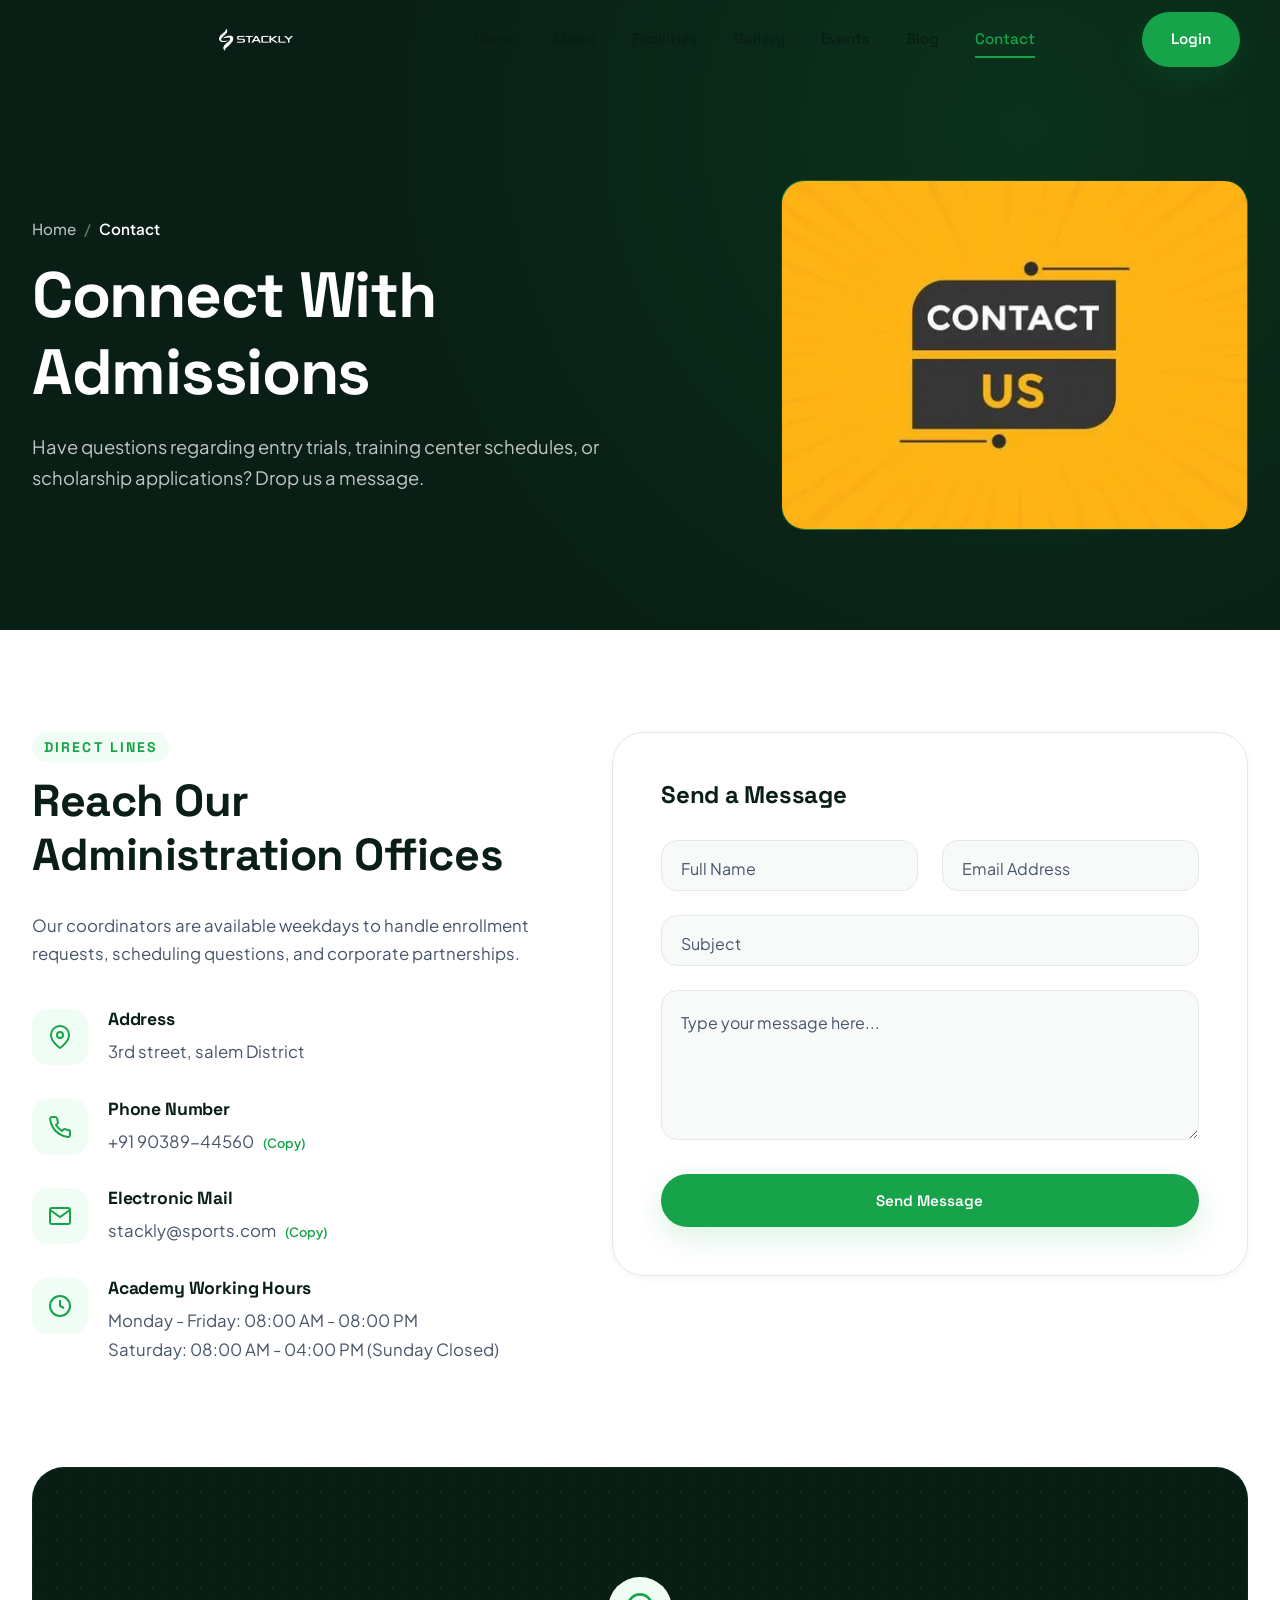
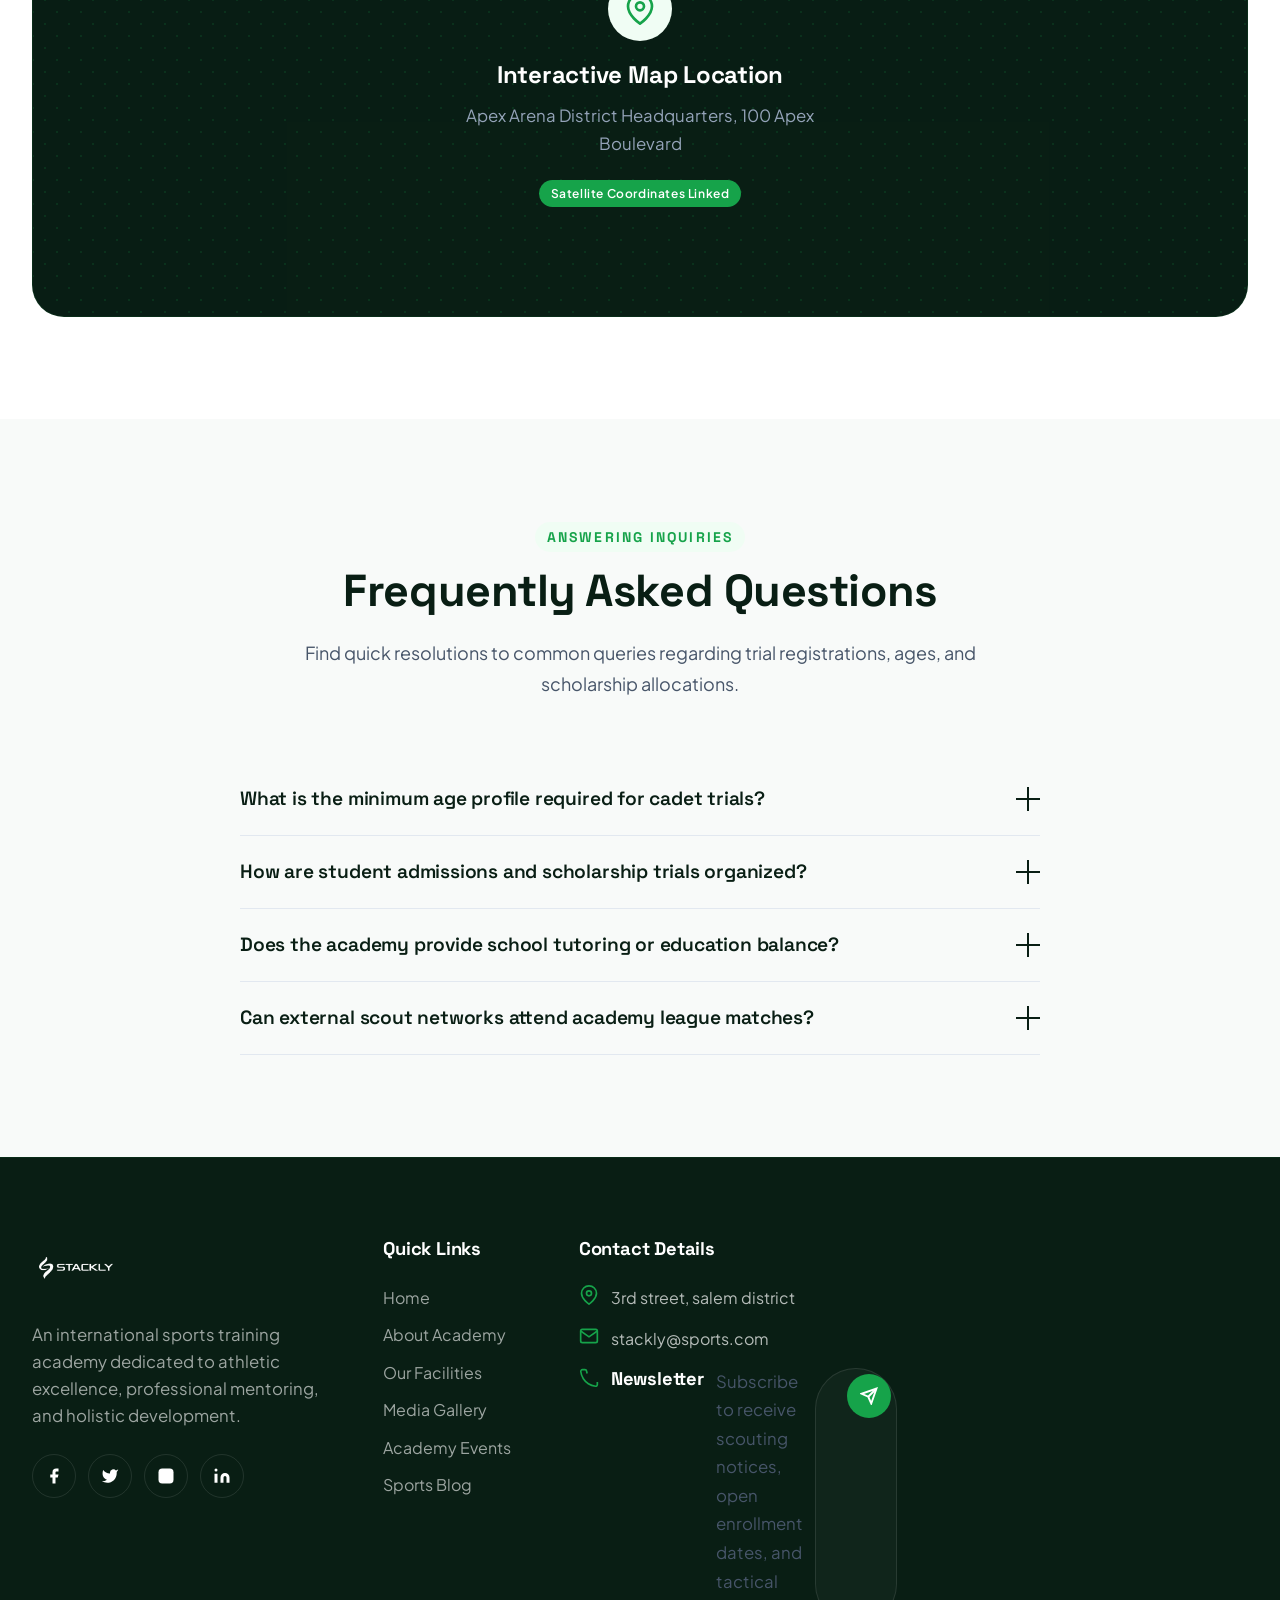
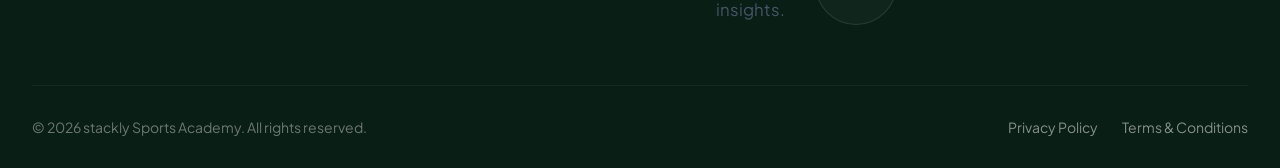
==== commit 7e448118: "add" ====
--- a/contact.html
+++ b/contact.html
@@ -207,14 +207,14 @@
                   </svg>
                 </div>
                 <div>
-                  <h3 class="contact-info-title">Physical Address</h3>
-                  <p class="contact-info-value">100 Apex Boulevard, Arena District, CA 90210</p>
+                  <h3 class="contact-info-title"> Address</h3>
+                  <p class="contact-info-value">3rd street, salem District</p>
                 </div>
               </div>
 
               <!-- Item 2: Phone -->
               <div class="contact-info-card" style="cursor: pointer;"
-                onclick="navigator.clipboard.writeText('+18005552739'); alert('Phone number copied!');">
+                onclick="navigator.clipboard.writeText('+91 90389-44560'); alert('Phone number copied!');">
                 <div class="contact-info-icon">
                   <svg viewBox="0 0 24 24">
                     <path
@@ -222,8 +222,8 @@
                   </svg>
                 </div>
                 <div>
-                  <h3 class="contact-info-title">Telephone Hotline</h3>
-                  <p class="contact-info-value">+1 (800) 555-APEX <span
+                  <h3 class="contact-info-title">Phone Number</h3>
+                  <p class="contact-info-value">+91 90389-44560 <span
                       style="font-size: 0.8rem; color: var(--color-sports-green); font-weight:600; margin-left: 6px;">(Copy)</span>
                   </p>
                 </div>
@@ -240,7 +240,7 @@
                 </div>
                 <div>
                   <h3 class="contact-info-title">Electronic Mail</h3>
-                  <p class="contact-info-value">admissions@apexsports.com <span
+                  <p class="contact-info-value">stackly@sports.com <span
                       style="font-size: 0.8rem; color: var(--color-sports-green); font-weight:600; margin-left: 6px;">(Copy)</span>
                   </p>
                 </div>
@@ -450,21 +450,21 @@
                 <path d="M21 10c0 7-9 13-9 13s-9-6-9-13a9 9 0 0 1 18 0z" />
                 <circle cx="12" cy="10" r="3" />
               </svg>
-              <span>100 Apex Boulevard, Arena District, CA 90210</span>
+              <span>3rd street, salem district</span>
             </li>
             <li class="footer-contact-item">
               <svg viewBox="0 0 24 24">
                 <path d="M4 4h16c1.1 0 2 .9 2 2v12c0 1.1-.9 2-2 2H4c-1.1 0-2-.9-2-2V6c0-1.1.9-2 2-2z" />
                 <polyline points="22,6 12,13 2,6" />
               </svg>
-              <span>admissions@apexsports.com</span>
+              <span>stackly@sports.com</span>
             </li>
             <li class="footer-contact-item">
               <svg viewBox="0 0 24 24">
                 <path
-                  d="M22 16.92v3a2 2 0 0 1-2.18 2 19.79 19.79 0 0 1-8.63-3.07 19.5 19.5 0 0 1-6-6 19.79 19.79 0 0 1-3.07-8.67A2 2 0 0 1 4.11 2h3a2 2 0 0 1 2 1.72 12.84 12.84 0 0 0 .7 2.81 2 2 0 0 1-.45 2.11L8.09 9.91a16 16 0 0 0 6 6l1.27-1.27a2 2 0 0 1 2.11-.45 12.84 12.84 0 0 0 2.81.7A2 2 0 0 1 22 16.92z" />
-              </svg>
-              <span>+1 (800) 555-APEX</span>
+                  d="M22 16.92v3a2 2 0 0 1-2.18 2 19.79 19.79 0 0 1-8.63-3.07 19.5 19.5 0 0 1-6-6 19.79 19.79 0 0 1-3.07-8.67A2 2 0 0 1 4.11 2h3a2 2 0 0 1 2 1.72 12.84 12.84 0 0 0 .7 2.81 2 2 0 0 1-.45
+              </svg>
+              <span>+91 90389-44560</span>
             </li>
           </ul>
         </div>
@@ -485,7 +485,7 @@
         </div>
       </div>
       <div class="footer-bottom">
-        <span class="copyright">&copy; <span id="copyright-year">2026</span> Apex Sports Academy. All rights
+        <span class="copyright">&copy; <span id="copyright-year">2026</span> stackly Sports Academy. All rights
           reserved.</span>
         <div class="footer-bottom-links">
           <a href="#" class="footer-bottom-link">Privacy Policy</a>
